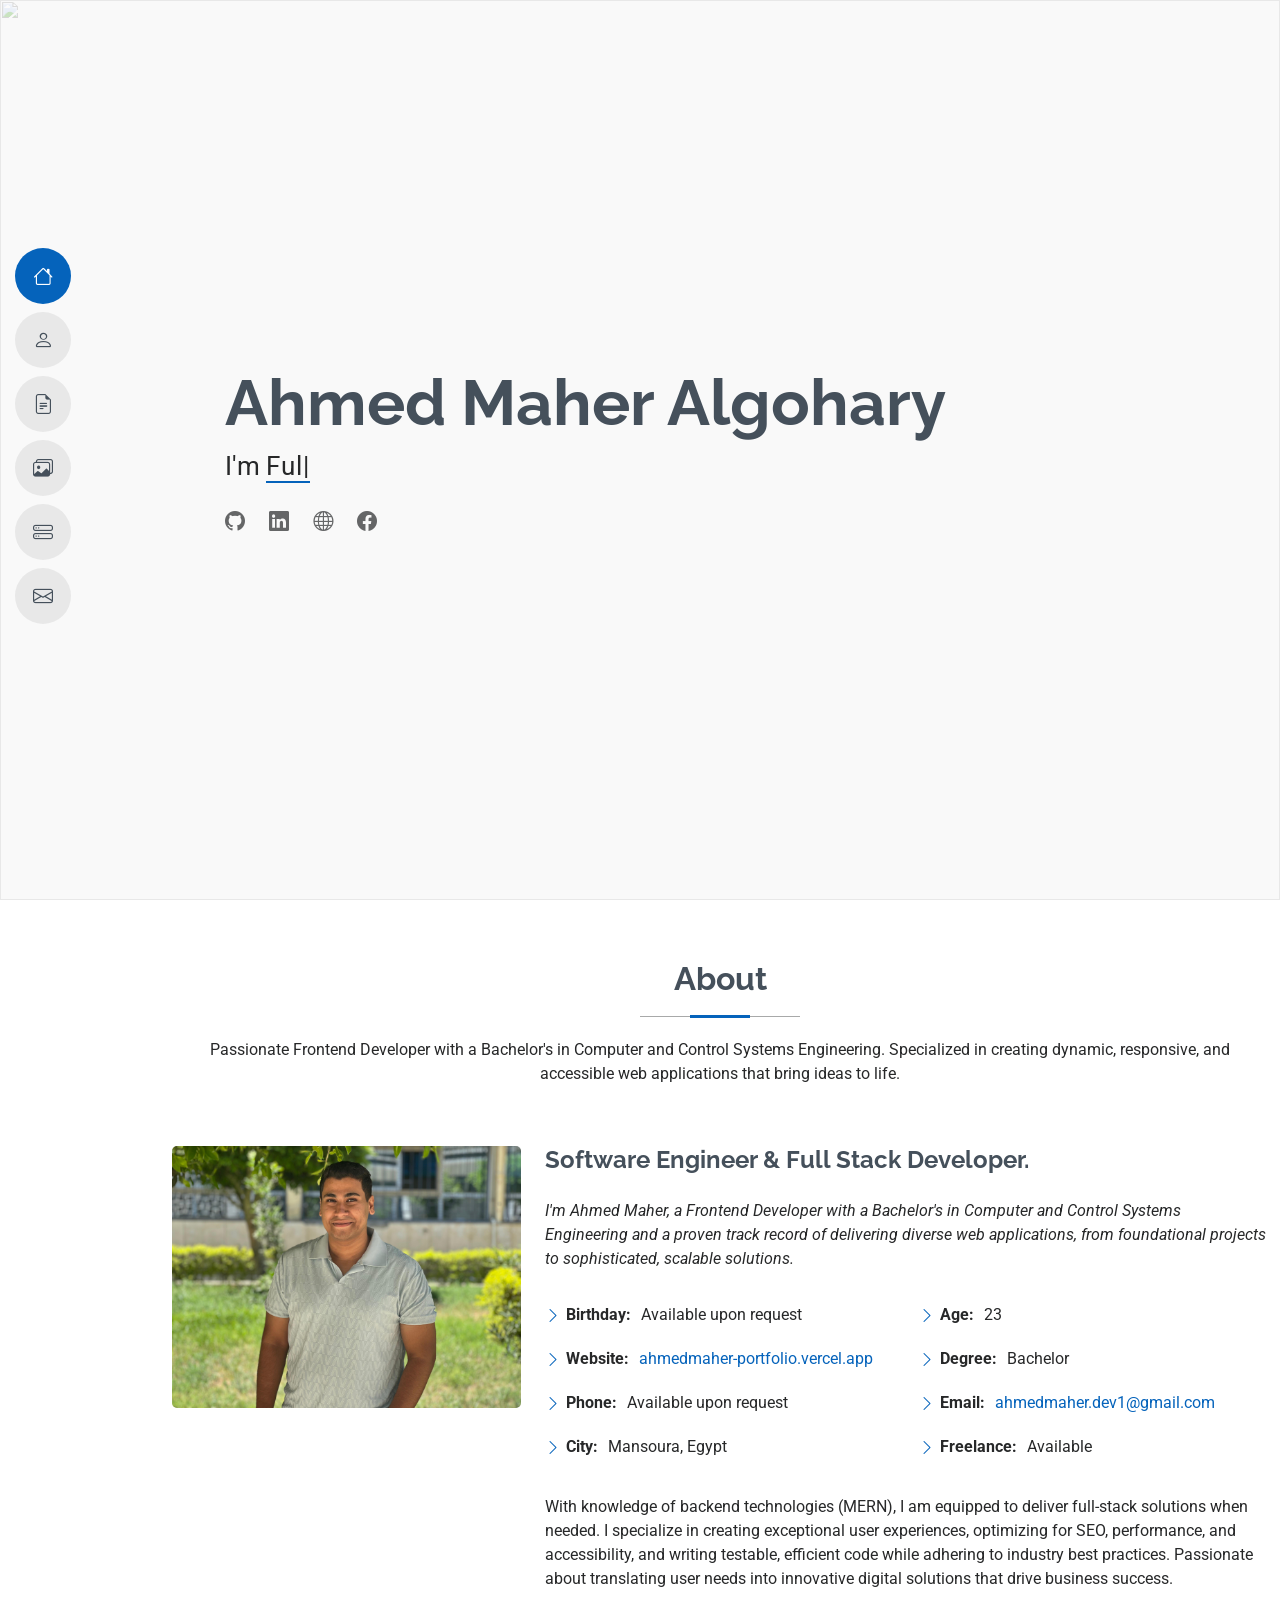
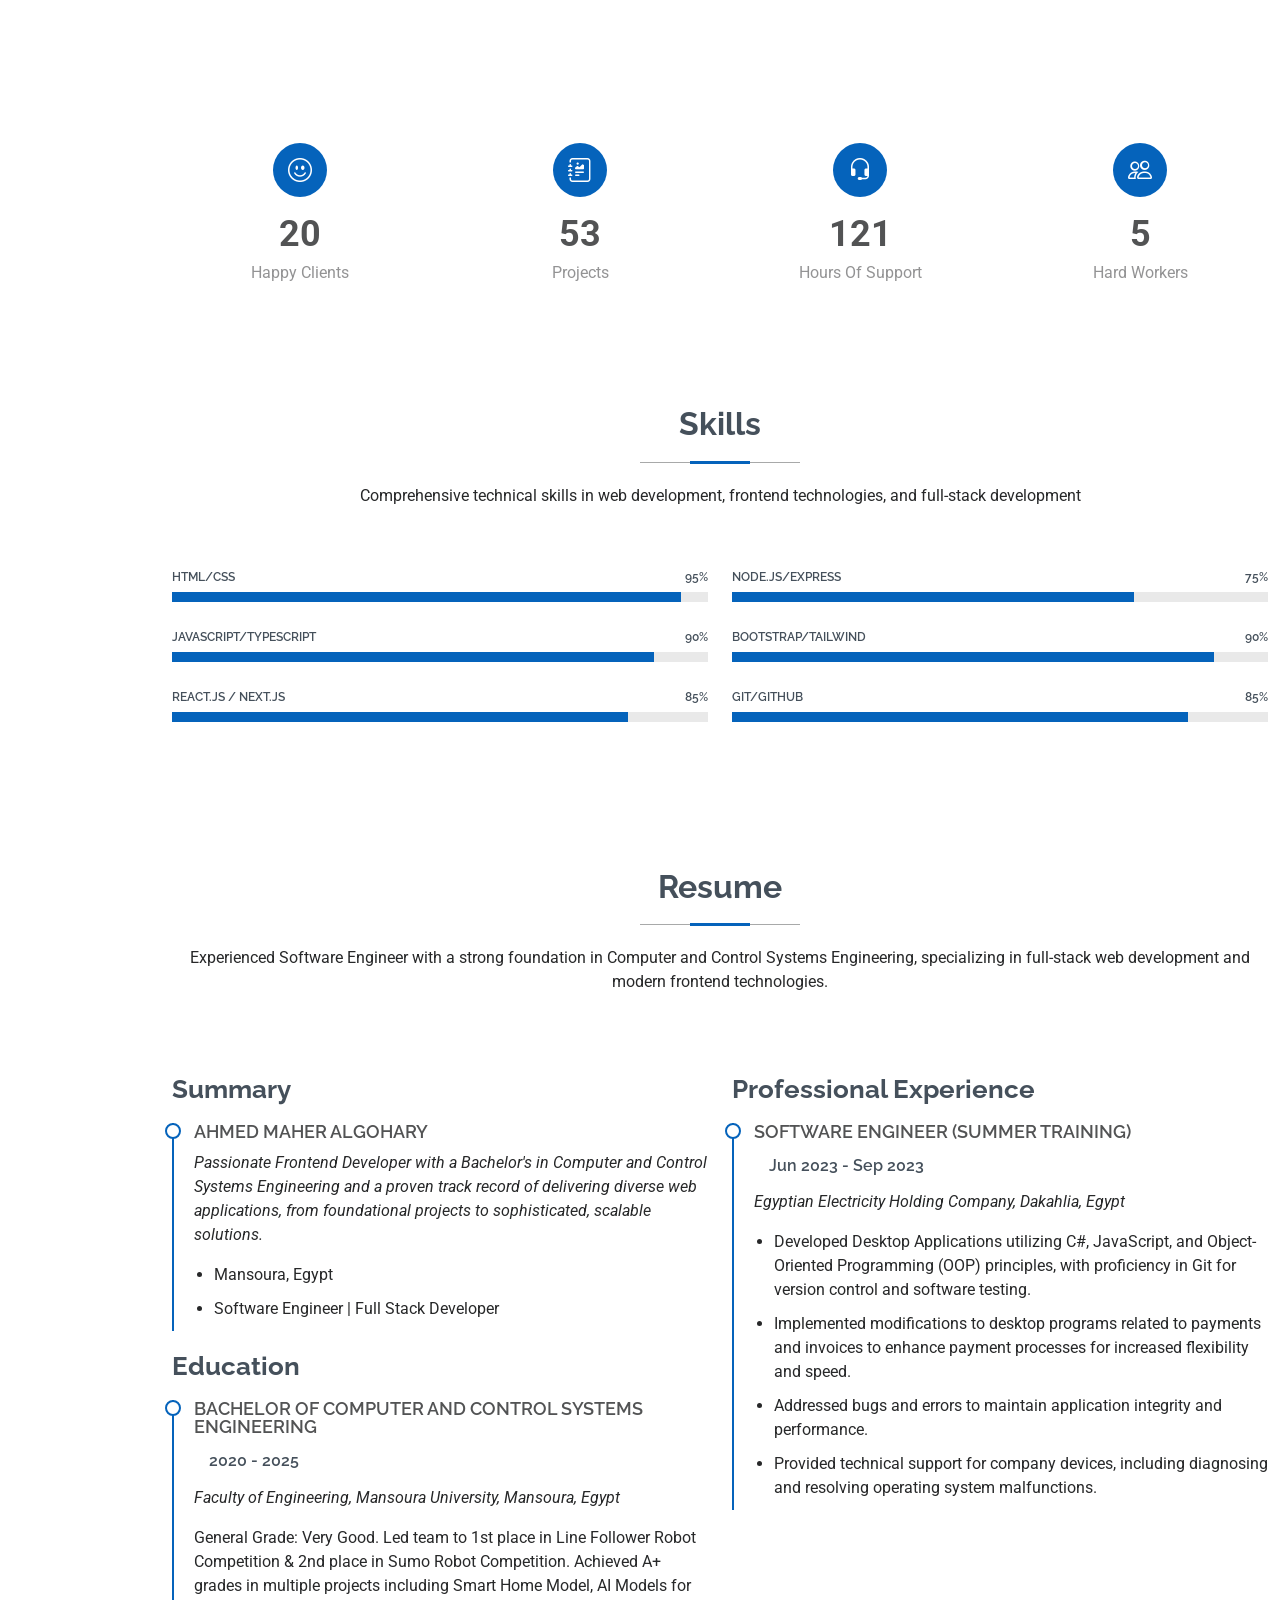
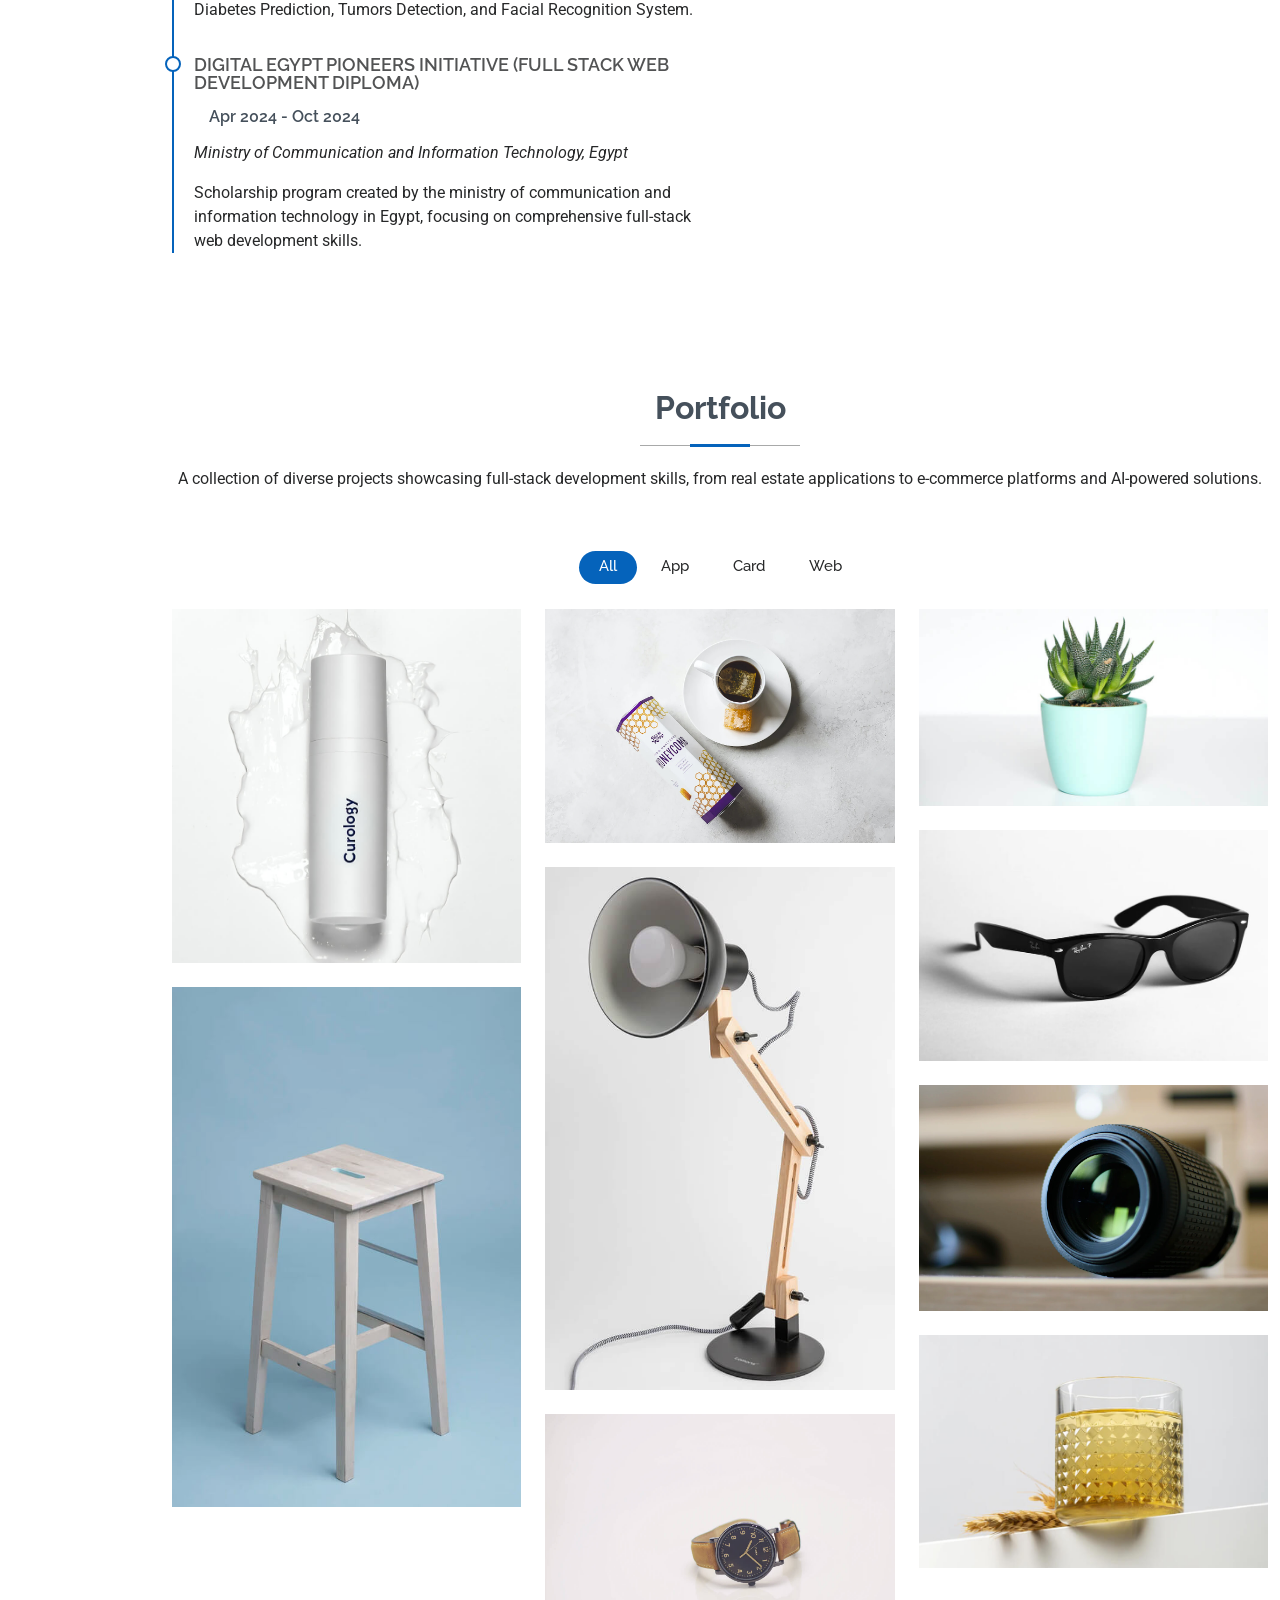
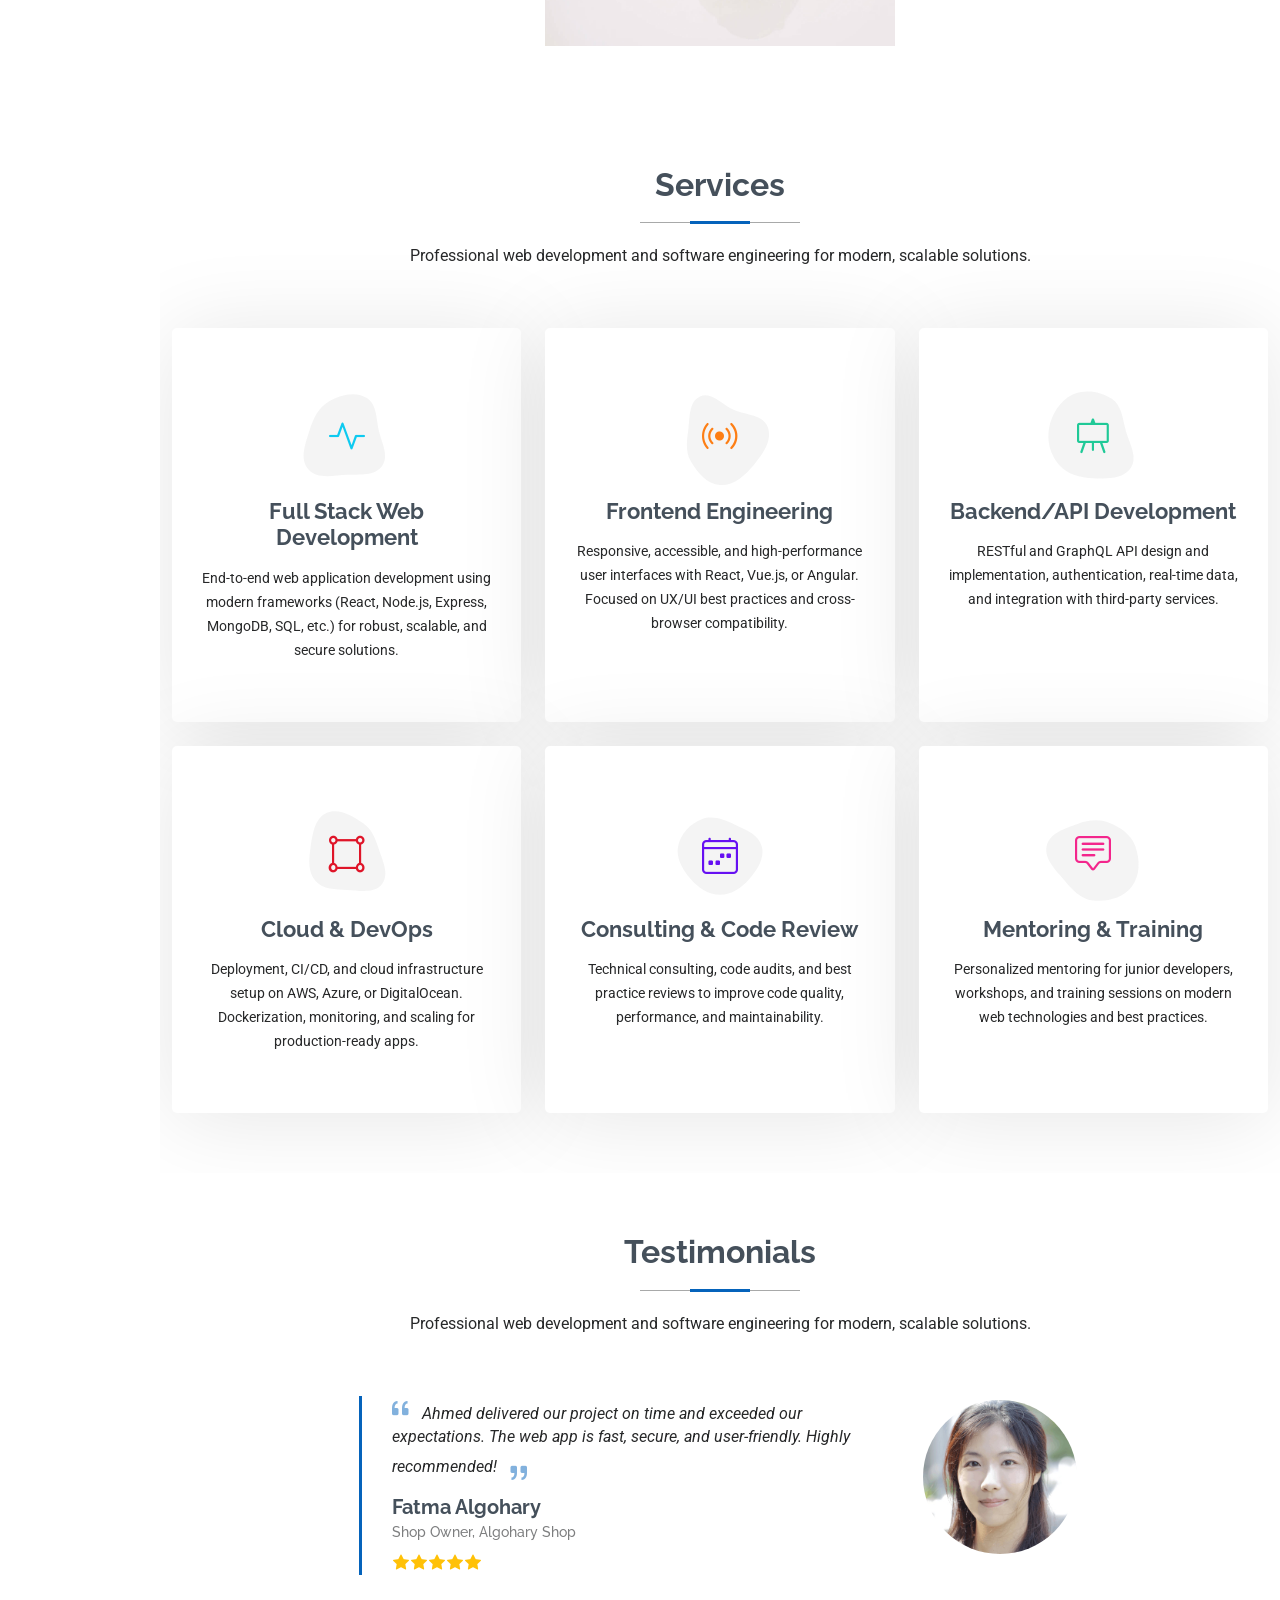
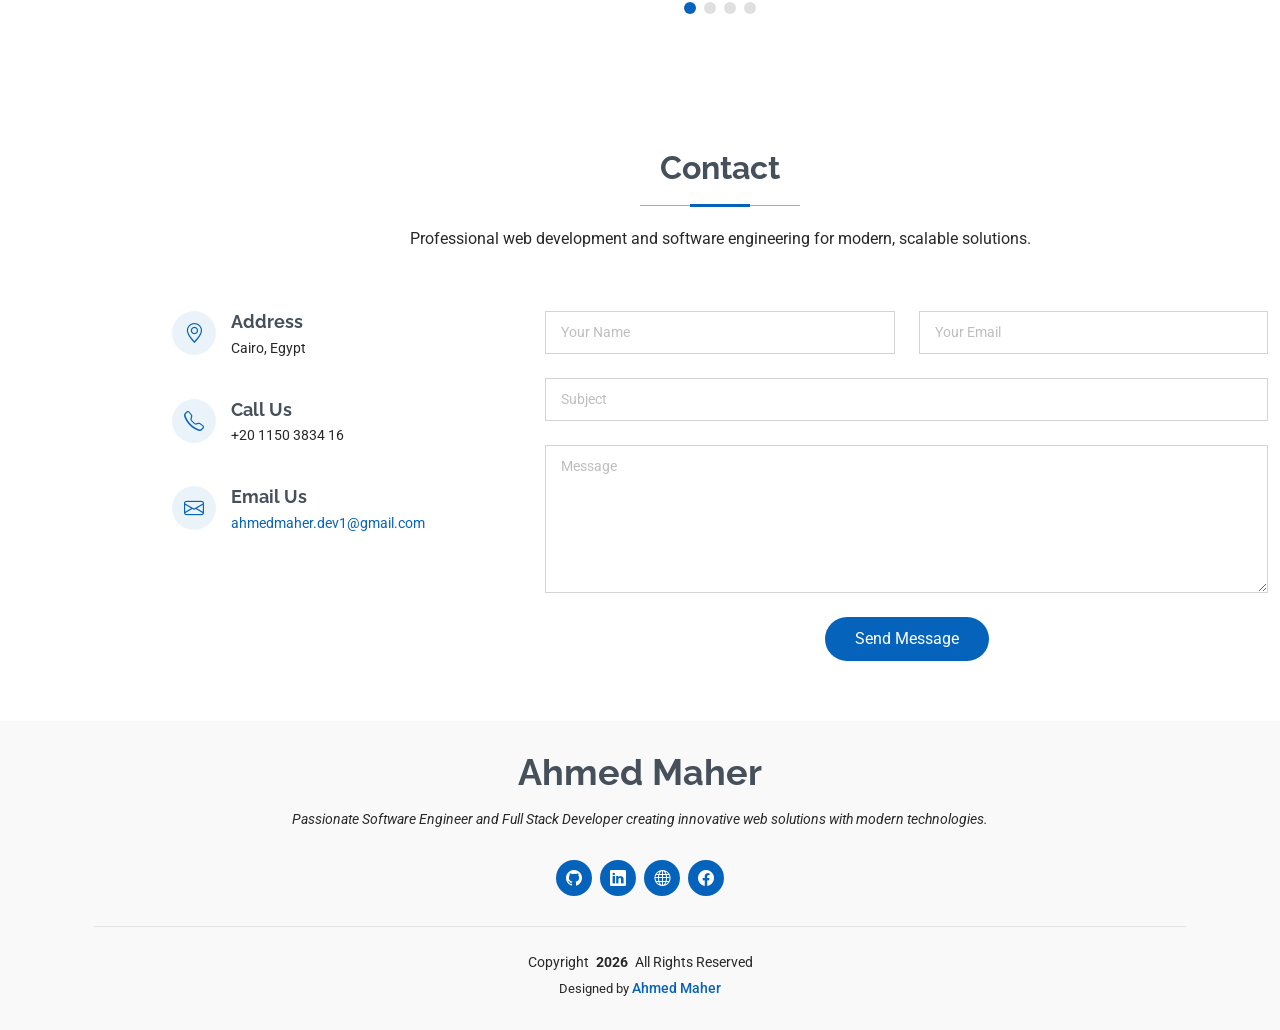
==== index.html @ 3db8ed76 "added the main files of the website" ====
<!DOCTYPE html>
<html lang="en">
    <head>
        <meta charset="utf-8" />
        <meta content="width=device-width, initial-scale=1.0" name="viewport" />
        <title>MyResume - Ahmed Maher's Portfolio</title>
        <meta content="" name="description" />
        <meta content="" name="keywords" />

        <!-- Favicons -->
        <link href="assets/img/favicon.png" rel="icon" />
        <link href="assets/img/apple-touch-icon.png" rel="apple-touch-icon" />

        <!-- Fonts -->
        <link href="https://fonts.googleapis.com" rel="preconnect" />
        <link href="https://fonts.gstatic.com" rel="preconnect" crossorigin />
        <link
            href="https://fonts.googleapis.com/css2?family=Roboto:ital,wght@0,100;0,300;0,400;0,500;0,700;0,900;1,100;1,300;1,400;1,500;1,700;1,900&family=Poppins:ital,wght@0,100;0,200;0,300;0,400;0,500;0,600;0,700;0,800;0,900;1,100;1,200;1,300;1,400;1,500;1,600;1,700;1,800;1,900&family=Raleway:ital,wght@0,100;0,200;0,300;0,400;0,500;0,600;0,700;0,800;0,900;1,100;1,200;1,300;1,400;1,500;1,600;1,700;1,800;1,900&display=swap"
            rel="stylesheet"
        />

        <!-- Vendor CSS Files -->
        <link
            href="assets/vendor/bootstrap/css/bootstrap.min.css"
            rel="stylesheet"
        />
        <link
            href="assets/vendor/bootstrap-icons/bootstrap-icons.css"
            rel="stylesheet"
        />
        <link href="assets/vendor/aos/aos.css" rel="stylesheet" />
        <link
            href="assets/vendor/glightbox/css/glightbox.min.css"
            rel="stylesheet"
        />
        <link
            href="assets/vendor/swiper/swiper-bundle.min.css"
            rel="stylesheet"
        />

        <!-- Main CSS File -->
        <link href="assets/css/main.css" rel="stylesheet" />
    </head>

    <body class="index-page">
        <header
            id="header"
            class="header d-flex flex-column justify-content-center"
        >
            <i class="header-toggle d-xl-none bi bi-list"></i>

            <nav id="navmenu" class="navmenu">
                <ul>
                    <li>
                        <a href="#hero" class="active"
                            ><i class="bi bi-house navicon"></i
                            ><span>Home</span></a
                        >
                    </li>
                    <li>
                        <a href="#about"
                            ><i class="bi bi-person navicon"></i
                            ><span>About</span></a
                        >
                    </li>
                    <li>
                        <a href="#resume"
                            ><i class="bi bi-file-earmark-text navicon"></i
                            ><span>Resume</span></a
                        >
                    </li>
                    <li>
                        <a href="#portfolio"
                            ><i class="bi bi-images navicon"></i
                            ><span>Portfolio</span></a
                        >
                    </li>
                    <li>
                        <a href="#services"
                            ><i class="bi bi-hdd-stack navicon"></i
                            ><span>Services</span></a
                        >
                    </li>
                    <li>
                        <a href="#contact"
                            ><i class="bi bi-envelope navicon"></i
                            ><span>Contact</span></a
                        >
                    </li>
                </ul>
            </nav>
        </header>

        <main class="main">
            <!-- Hero Section -->
            <section id="hero" class="hero section light-background">
                <img src="assets/img/hero-bg.jpg" alt="" />

                <div class="container" data-aos="zoom-out">
                    <div class="row justify-content-center">
                        <div class="col-lg-9">
                            <h2>Ahmed Maher Algohary</h2>
                            <p>
                                I'm
                                <span
                                    class="typed"
                                    data-typed-items="Software Engineer, Full Stack Developer, Frontend Developer, Web Developer"
                                    >Software Engineer</span
                                ><span
                                    class="typed-cursor typed-cursor--blink"
                                    aria-hidden="true"
                                ></span>
                            </p>
                            <div class="social-links">
                                <a
                                    href="https://github.com/Ahmed-Maher77"
                                    target="_blank"
                                    ><i class="bi bi-github"></i
                                ></a>
                                <a
                                    href="https://www.linkedin.com/in/ahmed-maher-algohary"
                                    target="_blank"
                                    ><i class="bi bi-linkedin"></i
                                ></a>
                                <a
                                    href="https://ahmedmaher-portfolio.vercel.app/"
                                    target="_blank"
                                    ><i class="bi bi-globe"></i
                                ></a>
                                <a
                                    href="https://web.facebook.com/profile.php?id=100012154268952"
                                    target="_blank"
                                    ><i class="bi bi-facebook"></i
                                ></a>
                            </div>
                        </div>
                    </div>
                </div>
            </section>
            <!-- /Hero Section -->

            <!-- About Section -->
            <section id="about" class="about section">
                <!-- Section Title -->
                <div class="container section-title" data-aos="fade-up">
                    <h2>About</h2>
                    <p>
                        Passionate Frontend Developer with a Bachelor's in
                        Computer and Control Systems Engineering. Specialized in
                        creating dynamic, responsive, and accessible web
                        applications that bring ideas to life.
                    </p>
                </div>
                <!-- End Section Title -->

                <div class="container" data-aos="fade-up" data-aos-delay="100">
                    <div class="row gy-4 justify-content-center">
                        <div class="col-lg-4">
                            <img
                                src="assets/img/My_Picture_2.jpg"
                                class="img-fluid"
                                alt=""
                                style="border-radius: 5px"
                            />
                        </div>
                        <div class="col-lg-8 content">
                            <h2>
                                Software Engineer &amp; Full Stack Developer.
                            </h2>
                            <p class="fst-italic py-3">
                                I'm Ahmed Maher, a Frontend Developer with a
                                Bachelor's in Computer and Control Systems
                                Engineering and a proven track record of
                                delivering diverse web applications, from
                                foundational projects to sophisticated, scalable
                                solutions.
                            </p>
                            <div class="row">
                                <div class="col-lg-6">
                                    <ul>
                                        <li>
                                            <i class="bi bi-chevron-right"></i>
                                            <strong>Birthday:</strong>
                                            <span>Available upon request</span>
                                        </li>
                                        <li>
                                            <i class="bi bi-chevron-right"></i>
                                            <strong>Website:</strong>
                                            <span
                                                ><a
                                                    href="https://ahmedmaher-portfolio.vercel.app/"
                                                    target="_blank"
                                                    >ahmedmaher-portfolio.vercel.app</a
                                                ></span
                                            >
                                        </li>
                                        <li>
                                            <i class="bi bi-chevron-right"></i>
                                            <strong>Phone:</strong>
                                            <span>Available upon request</span>
                                        </li>
                                        <li>
                                            <i class="bi bi-chevron-right"></i>
                                            <strong>City:</strong>
                                            <span>Mansoura, Egypt</span>
                                        </li>
                                    </ul>
                                </div>
                                <div class="col-lg-6">
                                    <ul>
                                        <li>
                                            <i class="bi bi-chevron-right"></i>
                                            <strong>Age:</strong>
                                            <span>23</span>
                                        </li>
                                        <li>
                                            <i class="bi bi-chevron-right"></i>
                                            <strong>Degree:</strong>
                                            <span>Bachelor</span>
                                        </li>
                                        <li>
                                            <i class="bi bi-chevron-right"></i>
                                            <strong>Email:</strong>
                                            <span
                                                ><a
                                                    href="mailto:ahmedmaher.dev1@gmail.com"
                                                    >ahmedmaher.dev1@gmail.com</a
                                                ></span
                                            >
                                        </li>
                                        <li>
                                            <i class="bi bi-chevron-right"></i>
                                            <strong>Freelance:</strong>
                                            <span>Available</span>
                                        </li>
                                    </ul>
                                </div>
                            </div>
                            <p class="py-3">
                                With knowledge of backend technologies (MERN), I
                                am equipped to deliver full-stack solutions when
                                needed. I specialize in creating exceptional
                                user experiences, optimizing for SEO,
                                performance, and accessibility, and writing
                                testable, efficient code while adhering to
                                industry best practices. Passionate about
                                translating user needs into innovative digital
                                solutions that drive business success.
                            </p>
                        </div>
                    </div>
                </div>
            </section>
            <!-- /About Section -->

            <!-- Stats Section -->
            <section id="stats" class="stats section">
                <div class="container" data-aos="fade-up" data-aos-delay="100">
                    <div class="row gy-4">
                        <div
                            class="col-lg-3 col-md-6 d-flex flex-column align-items-center"
                        >
                            <i class="bi bi-emoji-smile"></i>
                            <div class="stats-item">
                                <span
                                    data-purecounter-start="0"
                                    data-purecounter-end="20"
                                    data-purecounter-duration="1"
                                    class="purecounter"
                                ></span>
                                <p>Happy Clients</p>
                            </div>
                        </div>
                        <!-- End Stats Item -->

                        <div
                            class="col-lg-3 col-md-6 d-flex flex-column align-items-center"
                        >
                            <i class="bi bi-journal-richtext"></i>
                            <div class="stats-item">
                                <span
                                    data-purecounter-start="0"
                                    data-purecounter-end="53"
                                    data-purecounter-duration="1"
                                    class="purecounter"
                                ></span>
                                <p>Projects</p>
                            </div>
                        </div>
                        <!-- End Stats Item -->

                        <div
                            class="col-lg-3 col-md-6 d-flex flex-column align-items-center"
                        >
                            <i class="bi bi-headset"></i>
                            <div class="stats-item">
                                <span
                                    data-purecounter-start="0"
                                    data-purecounter-end="121"
                                    data-purecounter-duration="1"
                                    class="purecounter"
                                ></span>
                                <p>Hours Of Support</p>
                            </div>
                        </div>
                        <!-- End Stats Item -->

                        <div
                            class="col-lg-3 col-md-6 d-flex flex-column align-items-center"
                        >
                            <i class="bi bi-people"></i>
                            <div class="stats-item">
                                <span
                                    data-purecounter-start="0"
                                    data-purecounter-end="5"
                                    data-purecounter-duration="1"
                                    class="purecounter"
                                ></span>
                                <p>Hard Workers</p>
                            </div>
                        </div>
                        <!-- End Stats Item -->
                    </div>
                </div>
            </section>
            <!-- /Stats Section -->

            <!-- Skills Section -->
            <section id="skills" class="skills section">
                <!-- Section Title -->
                <div class="container section-title" data-aos="fade-up">
                    <h2>Skills</h2>
                    <p>
                        Comprehensive technical skills in web development,
                        frontend technologies, and full-stack development
                    </p>
                </div>
                <!-- End Section Title -->

                <div class="container" data-aos="fade-up" data-aos-delay="100">
                    <div class="row skills-content skills-animation">
                        <div class="col-lg-6">
                            <div class="progress">
                                <span class="skill"
                                    ><span>HTML/CSS</span>
                                    <i class="val">95%</i></span
                                >
                                <div class="progress-bar-wrap">
                                    <div
                                        class="progress-bar"
                                        role="progressbar"
                                        aria-valuenow="95"
                                        aria-valuemin="0"
                                        aria-valuemax="100"
                                    ></div>
                                </div>
                            </div>
                            <!-- End Skills Item -->

                            <div class="progress">
                                <span class="skill"
                                    ><span>JavaScript/TypeScript</span>
                                    <i class="val">90%</i></span
                                >
                                <div class="progress-bar-wrap">
                                    <div
                                        class="progress-bar"
                                        role="progressbar"
                                        aria-valuenow="90"
                                        aria-valuemin="0"
                                        aria-valuemax="100"
                                    ></div>
                                </div>
                            </div>
                            <!-- End Skills Item -->

                            <div class="progress">
                                <span class="skill"
                                    ><span>React.js / Next.js</span>
                                    <i class="val">85%</i></span
                                >
                                <div class="progress-bar-wrap">
                                    <div
                                        class="progress-bar"
                                        role="progressbar"
                                        aria-valuenow="85"
                                        aria-valuemin="0"
                                        aria-valuemax="100"
                                    ></div>
                                </div>
                            </div>
                            <!-- End Skills Item -->
                        </div>

                        <div class="col-lg-6">
                            <div class="progress">
                                <span class="skill"
                                    ><span>Node.js/Express</span>
                                    <i class="val">75%</i></span
                                >
                                <div class="progress-bar-wrap">
                                    <div
                                        class="progress-bar"
                                        role="progressbar"
                                        aria-valuenow="75"
                                        aria-valuemin="0"
                                        aria-valuemax="100"
                                    ></div>
                                </div>
                            </div>
                            <!-- End Skills Item -->

                            <div class="progress">
                                <span class="skill"
                                    ><span>Bootstrap/Tailwind</span>
                                    <i class="val">90%</i></span
                                >
                                <div class="progress-bar-wrap">
                                    <div
                                        class="progress-bar"
                                        role="progressbar"
                                        aria-valuenow="90"
                                        aria-valuemin="0"
                                        aria-valuemax="100"
                                    ></div>
                                </div>
                            </div>
                            <!-- End Skills Item -->

                            <div class="progress">
                                <span class="skill"
                                    ><span>Git/GitHub</span>
                                    <i class="val">85%</i></span
                                >
                                <div class="progress-bar-wrap">
                                    <div
                                        class="progress-bar"
                                        role="progressbar"
                                        aria-valuenow="85"
                                        aria-valuemin="0"
                                        aria-valuemax="100"
                                    ></div>
                                </div>
                            </div>
                            <!-- End Skills Item -->
                        </div>
                    </div>
                </div>
            </section>
            <!-- /Skills Section -->

            <!-- Resume Section -->
            <section id="resume" class="resume section">
                <!-- Section Title -->
                <div class="container section-title" data-aos="fade-up">
                    <h2>Resume</h2>
                    <p>
                        Experienced Software Engineer with a strong foundation
                        in Computer and Control Systems Engineering,
                        specializing in full-stack web development and modern
                        frontend technologies.
                    </p>
                </div>
                <!-- End Section Title -->

                <div class="container">
                    <div class="row">
                        <div
                            class="col-lg-6"
                            data-aos="fade-up"
                            data-aos-delay="100"
                        >
                            <h3 class="resume-title">Summary</h3>

                            <div class="resume-item pb-0">
                                <h4>Ahmed Maher Algohary</h4>
                                <p>
                                    <em
                                        >Passionate Frontend Developer with a
                                        Bachelor's in Computer and Control
                                        Systems Engineering and a proven track
                                        record of delivering diverse web
                                        applications, from foundational projects
                                        to sophisticated, scalable
                                        solutions.</em
                                    >
                                </p>
                                <ul>
                                    <li>Mansoura, Egypt</li>
                                    <li>
                                        Software Engineer | Full Stack Developer
                                    </li>
                                </ul>
                            </div>
                            <!-- End Resume Item -->

                            <h3 class="resume-title">Education</h3>
                            <div class="resume-item">
                                <h4>
                                    Bachelor of Computer and Control Systems
                                    Engineering
                                </h4>
                                <h5>2020 - 2025</h5>
                                <p>
                                    <em
                                        >Faculty of Engineering, Mansoura
                                        University, Mansoura, Egypt</em
                                    >
                                </p>
                                <p>
                                    General Grade: Very Good. Led team to 1st
                                    place in Line Follower Robot Competition &
                                    2nd place in Sumo Robot Competition.
                                    Achieved A+ grades in multiple projects
                                    including Smart Home Model, AI Models for
                                    Diabetes Prediction, Tumors Detection, and
                                    Facial Recognition System.
                                </p>
                            </div>
                            <!-- End Resume Item -->

                            <div class="resume-item">
                                <h4>
                                    Digital Egypt Pioneers Initiative (Full
                                    Stack Web Development Diploma)
                                </h4>
                                <h5>Apr 2024 - Oct 2024</h5>
                                <p>
                                    <em
                                        >Ministry of Communication and
                                        Information Technology, Egypt</em
                                    >
                                </p>
                                <p>
                                    Scholarship program created by the ministry
                                    of communication and information technology
                                    in Egypt, focusing on comprehensive
                                    full-stack web development skills.
                                </p>
                            </div>
                            <!-- End Resume Item -->
                        </div>

                        <div
                            class="col-lg-6"
                            data-aos="fade-up"
                            data-aos-delay="200"
                        >
                            <h3 class="resume-title">
                                Professional Experience
                            </h3>
                            <div class="resume-item">
                                <h4>Software Engineer (Summer Training)</h4>
                                <h5>Jun 2023 - Sep 2023</h5>
                                <p>
                                    <em
                                        >Egyptian Electricity Holding Company,
                                        Dakahlia, Egypt</em
                                    >
                                </p>
                                <ul>
                                    <li>
                                        Developed Desktop Applications utilizing
                                        C#, JavaScript, and Object-Oriented
                                        Programming (OOP) principles, with
                                        proficiency in Git for version control
                                        and software testing.
                                    </li>
                                    <li>
                                        Implemented modifications to desktop
                                        programs related to payments and
                                        invoices to enhance payment processes
                                        for increased flexibility and speed.
                                    </li>
                                    <li>
                                        Addressed bugs and errors to maintain
                                        application integrity and performance.
                                    </li>
                                    <li>
                                        Provided technical support for company
                                        devices, including diagnosing and
                                        resolving operating system malfunctions.
                                    </li>
                                </ul>
                            </div>
                            <!-- End Resume Item -->
                        </div>
                    </div>
                </div>
            </section>
            <!-- /Resume Section -->

            <!-- Portfolio Section -->
            <section id="portfolio" class="portfolio section">
                <!-- Section Title -->
                <div class="container section-title" data-aos="fade-up">
                    <h2>Portfolio</h2>
                    <p>
                        A collection of diverse projects showcasing full-stack
                        development skills, from real estate applications to
                        e-commerce platforms and AI-powered solutions.
                    </p>
                </div>
                <!-- End Section Title -->

                <div class="container">
                    <div
                        class="isotope-layout"
                        data-default-filter="*"
                        data-layout="masonry"
                        data-sort="original-order"
                    >
                        <ul
                            class="portfolio-filters isotope-filters"
                            data-aos="fade-up"
                            data-aos-delay="100"
                        >
                            <li data-filter="*" class="filter-active">All</li>
                            <li data-filter=".filter-app">App</li>
                            <li data-filter=".filter-product">Card</li>
                            <li data-filter=".filter-branding">Web</li>
                        </ul>
                        <!-- End Portfolio Filters -->

                        <div
                            class="row gy-4 isotope-container"
                            data-aos="fade-up"
                            data-aos-delay="200"
                        >
                            <div
                                class="col-lg-4 col-md-6 portfolio-item isotope-item filter-app"
                            >
                                <img
                                    src="assets/img/masonry-portfolio/masonry-portfolio-1.jpg"
                                    class="img-fluid"
                                    alt=""
                                />
                                <div class="portfolio-info">
                                    <h4>SignLink</h4>
                                    <p>Full Stack Real Estate Web App</p>
                                    <a
                                        href="assets/img/masonry-portfolio/masonry-portfolio-1.jpg"
                                        title="SignLink"
                                        data-gallery="portfolio-gallery-app"
                                        class="glightbox preview-link"
                                        ><i class="bi bi-zoom-in"></i
                                    ></a>
                                    <a
                                        href="portfolio-details.html?id=app1"
                                        title="More Details"
                                        class="details-link"
                                        ><i class="bi bi-link-45deg"></i
                                    ></a>
                                </div>
                            </div>
                            <!-- End Portfolio Item -->

                            <div
                                class="col-lg-4 col-md-6 portfolio-item isotope-item filter-product"
                            >
                                <img
                                    src="assets/img/masonry-portfolio/masonry-portfolio-2.jpg"
                                    class="img-fluid"
                                    alt=""
                                />
                                <div class="portfolio-info">
                                    <h4>Algohary Shop</h4>
                                    <p>E-commerce Web Application</p>
                                    <a
                                        href="assets/img/masonry-portfolio/masonry-portfolio-2.jpg"
                                        title="Algohary Shop"
                                        data-gallery="portfolio-gallery-product"
                                        class="glightbox preview-link"
                                        ><i class="bi bi-zoom-in"></i
                                    ></a>
                                    <a
                                        href="portfolio-details.html?id=product1"
                                        title="More Details"
                                        class="details-link"
                                        ><i class="bi bi-link-45deg"></i
                                    ></a>
                                </div>
                            </div>
                            <!-- End Portfolio Item -->

                            <div
                                class="col-lg-4 col-md-6 portfolio-item isotope-item filter-branding"
                            >
                                <img
                                    src="assets/img/masonry-portfolio/masonry-portfolio-3.jpg"
                                    class="img-fluid"
                                    alt=""
                                />
                                <div class="portfolio-info">
                                    <h4>Branding 1</h4>
                                    <p>Lorem ipsum, dolor sit</p>
                                    <a
                                        href="assets/img/masonry-portfolio/masonry-portfolio-3.jpg"
                                        title="Branding 1"
                                        data-gallery="portfolio-gallery-branding"
                                        class="glightbox preview-link"
                                        ><i class="bi bi-zoom-in"></i
                                    ></a>
                                    <a
                                        href="portfolio-details.html?id=branding1"
                                        title="More Details"
                                        class="details-link"
                                        ><i class="bi bi-link-45deg"></i
                                    ></a>
                                </div>
                            </div>
                            <!-- End Portfolio Item -->

                            <div
                                class="col-lg-4 col-md-6 portfolio-item isotope-item filter-app"
                            >
                                <img
                                    src="assets/img/masonry-portfolio/masonry-portfolio-4.jpg"
                                    class="img-fluid"
                                    alt=""
                                />
                                <div class="portfolio-info">
                                    <h4>App 2</h4>
                                    <p>Lorem ipsum, dolor sit</p>
                                    <a
                                        href="assets/img/masonry-portfolio/masonry-portfolio-4.jpg"
                                        title="App 2"
                                        data-gallery="portfolio-gallery-app"
                                        class="glightbox preview-link"
                                        ><i class="bi bi-zoom-in"></i
                                    ></a>
                                    <a
                                        href="portfolio-details.html?id=app2"
                                        title="More Details"
                                        class="details-link"
                                        ><i class="bi bi-link-45deg"></i
                                    ></a>
                                </div>
                            </div>
                            <!-- End Portfolio Item -->

                            <div
                                class="col-lg-4 col-md-6 portfolio-item isotope-item filter-product"
                            >
                                <img
                                    src="assets/img/masonry-portfolio/masonry-portfolio-5.jpg"
                                    class="img-fluid"
                                    alt=""
                                />
                                <div class="portfolio-info">
                                    <h4>AI Wind Power Predictor</h4>
                                    <p>Machine Learning Application</p>
                                    <a
                                        href="assets/img/masonry-portfolio/masonry-portfolio-5.jpg"
                                        title="AI Wind Power Predictor"
                                        data-gallery="portfolio-gallery-product"
                                        class="glightbox preview-link"
                                        ><i class="bi bi-zoom-in"></i
                                    ></a>
                                    <a
                                        href="portfolio-details.html?id=product2"
                                        title="More Details"
                                        class="details-link"
                                        ><i class="bi bi-link-45deg"></i
                                    ></a>
                                </div>
                            </div>
                            <!-- End Portfolio Item -->

                            <div
                                class="col-lg-4 col-md-6 portfolio-item isotope-item filter-branding"
                            >
                                <img
                                    src="assets/img/masonry-portfolio/masonry-portfolio-6.jpg"
                                    class="img-fluid"
                                    alt=""
                                />
                                <div class="portfolio-info">
                                    <h4>Branding 2</h4>
                                    <p>Lorem ipsum, dolor sit</p>
                                    <a
                                        href="assets/img/masonry-portfolio/masonry-portfolio-6.jpg"
                                        title="Branding 2"
                                        data-gallery="portfolio-gallery-branding"
                                        class="glightbox preview-link"
                                        ><i class="bi bi-zoom-in"></i
                                    ></a>
                                    <a
                                        href="portfolio-details.html?id=branding2"
                                        title="More Details"
                                        class="details-link"
                                        ><i class="bi bi-link-45deg"></i
                                    ></a>
                                </div>
                            </div>
                            <!-- End Portfolio Item -->

                            <div
                                class="col-lg-4 col-md-6 portfolio-item isotope-item filter-app"
                            >
                                <img
                                    src="assets/img/masonry-portfolio/masonry-portfolio-7.jpg"
                                    class="img-fluid"
                                    alt=""
                                />
                                <div class="portfolio-info">
                                    <h4>App 3</h4>
                                    <p>Lorem ipsum, dolor sit</p>
                                    <a
                                        href="assets/img/masonry-portfolio/masonry-portfolio-7.jpg"
                                        title="App 3"
                                        data-gallery="portfolio-gallery-app"
                                        class="glightbox preview-link"
                                        ><i class="bi bi-zoom-in"></i
                                    ></a>
                                    <a
                                        href="portfolio-details.html?id=app3"
                                        title="More Details"
                                        class="details-link"
                                        ><i class="bi bi-link-45deg"></i
                                    ></a>
                                </div>
                            </div>
                            <!-- End Portfolio Item -->

                            <div
                                class="col-lg-4 col-md-6 portfolio-item isotope-item filter-product"
                            >
                                <img
                                    src="assets/img/masonry-portfolio/masonry-portfolio-8.jpg"
                                    class="img-fluid"
                                    alt=""
                                />
                                <div class="portfolio-info">
                                    <h4>Product Management System</h4>
                                    <p>CRUD Operations Application</p>
                                    <a
                                        href="assets/img/masonry-portfolio/masonry-portfolio-8.jpg"
                                        title="Product Management System"
                                        data-gallery="portfolio-gallery-product"
                                        class="glightbox preview-link"
                                        ><i class="bi bi-zoom-in"></i
                                    ></a>
                                    <a
                                        href="portfolio-details.html?id=product3"
                                        title="More Details"
                                        class="details-link"
                                        ><i class="bi bi-link-45deg"></i
                                    ></a>
                                </div>
                            </div>
                            <!-- End Portfolio Item -->

                            <div
                                class="col-lg-4 col-md-6 portfolio-item isotope-item filter-branding"
                            >
                                <img
                                    src="assets/img/masonry-portfolio/masonry-portfolio-9.jpg"
                                    class="img-fluid"
                                    alt=""
                                />
                                <div class="portfolio-info">
                                    <h4>Branding 3</h4>
                                    <p>Lorem ipsum, dolor sit</p>
                                    <a
                                        href="assets/img/masonry-portfolio/masonry-portfolio-9.jpg"
                                        title="Branding 2"
                                        data-gallery="portfolio-gallery-branding"
                                        class="glightbox preview-link"
                                        ><i class="bi bi-zoom-in"></i
                                    ></a>
                                    <a
                                        href="portfolio-details.html?id=branding3"
                                        title="More Details"
                                        class="details-link"
                                        ><i class="bi bi-link-45deg"></i
                                    ></a>
                                </div>
                            </div>
                            <!-- End Portfolio Item -->
                        </div>
                        <!-- End Portfolio Container -->
                    </div>
                </div>
            </section>
            <!-- /Portfolio Section -->

            <!-- Services Section -->
            <section id="services" class="services section">
                <!-- Section Title -->
                <div class="container section-title" data-aos="fade-up">
                    <h2>Services</h2>
                    <p>
                        Professional web development and software engineering
                        for modern, scalable solutions.
                    </p>
                </div>
                <!-- End Section Title -->

                <div class="container">
                    <div class="row gy-4">
                        <div
                            class="col-lg-4 col-md-6"
                            data-aos="fade-up"
                            data-aos-delay="100"
                        >
                            <div
                                class="service-item item-cyan position-relative"
                            >
                                <div class="icon">
                                    <svg
                                        width="100"
                                        height="100"
                                        viewBox="0 0 600 600"
                                        xmlns="http://www.w3.org/2000/svg"
                                    >
                                        <path
                                            stroke="none"
                                            stroke-width="0"
                                            fill="#f5f5f5"
                                            d="M300,521.0016835830174C376.1290562159157,517.8887921683347,466.0731472004068,529.7835943286574,510.70327084640275,468.03025145048787C554.3714126377745,407.6079735673963,508.03601936045806,328.9844924480964,491.2728898941984,256.3432110539036C474.5976632858925,184.082847569629,479.9380746630129,96.60480741107993,416.23090153303,58.64404602377083C348.86323505073057,18.502131276798302,261.93793281208167,40.57373210992963,193.5410806939664,78.93577620505333C130.42746243093433,114.334589627462,98.30271207620316,179.96522072025542,76.75703585869454,249.04625023123273C51.97151888228291,328.5150500222984,13.704378332031375,421.85034740162234,66.52175969318436,486.19268352777647C119.04800174914682,550.1803526380478,217.28368757567262,524.383925680826,300,521.0016835830174"
                                        ></path>
                                    </svg>
                                    <i class="bi bi-activity"></i>
                                </div>
                                <a
                                    href="service-details.html?id=fullstack"
                                    class="stretched-link"
                                >
                                    <h3>Full Stack Web Development</h3>
                                </a>
                                <p>
                                    End-to-end web application development using
                                    modern frameworks (React, Node.js, Express,
                                    MongoDB, SQL, etc.) for robust, scalable,
                                    and secure solutions.
                                </p>
                            </div>
                        </div>
                        <!-- End Service Item -->

                        <div
                            class="col-lg-4 col-md-6"
                            data-aos="fade-up"
                            data-aos-delay="200"
                        >
                            <div
                                class="service-item item-orange position-relative"
                            >
                                <div class="icon">
                                    <svg
                                        width="100"
                                        height="100"
                                        viewBox="0 0 600 600"
                                        xmlns="http://www.w3.org/2000/svg"
                                    >
                                        <path
                                            stroke="none"
                                            stroke-width="0"
                                            fill="#f5f5f5"
                                            d="M300,582.0697525312426C382.5290701553225,586.8405444964366,449.9789794690241,525.3245884688669,502.5850820975895,461.55621195738473C556.606425686781,396.0723002908107,615.8543463187945,314.28637112970534,586.6730223649479,234.56875336149918C558.9533121215079,158.8439757836574,454.9685369536778,164.00468322053177,381.49747125262974,130.76875717737553C312.15926192815925,99.40240125094834,248.97055460311594,18.661163978235184,179.8680185752513,50.54337015887873C110.5421016452524,82.52863877960104,119.82277516462835,180.83849132639028,109.12597500060166,256.43424936330496C100.08760227029461,320.3096726198365,92.17705696193138,384.0621239912766,124.79988738764834,439.7174275375508C164.83382741302287,508.01625554203684,220.96474134820875,577.5009287672846,300,582.0697525312426"
                                        ></path>
                                    </svg>
                                    <i class="bi bi-broadcast"></i>
                                </div>
                                <a
                                    href="service-details.html?id=frontend"
                                    class="stretched-link"
                                >
                                    <h3>Frontend Engineering</h3>
                                </a>
                                <p>
                                    Responsive, accessible, and high-performance
                                    user interfaces with React, Vue.js, or
                                    Angular. Focused on UX/UI best practices and
                                    cross-browser compatibility.
                                </p>
                            </div>
                        </div>
                        <!-- End Service Item -->

                        <div
                            class="col-lg-4 col-md-6"
                            data-aos="fade-up"
                            data-aos-delay="300"
                        >
                            <div
                                class="service-item item-teal position-relative"
                            >
                                <div class="icon">
                                    <svg
                                        width="100"
                                        height="100"
                                        viewBox="0 0 600 600"
                                        xmlns="http://www.w3.org/2000/svg"
                                    >
                                        <path
                                            stroke="none"
                                            stroke-width="0"
                                            fill="#f5f5f5"
                                            d="M300,541.5067337569781C382.14930387511276,545.0595476570109,479.8736841581634,548.3450877840088,526.4010558755058,480.5488172755941C571.5218469581645,414.80211281144784,517.5187510058486,332.0715597781072,496.52539010469104,255.14436215662573C477.37192572678356,184.95920475031193,473.57363656557914,105.61284051026155,413.0603344069578,65.22779650032875C343.27470386102294,18.654635553484475,251.2091493199835,5.337323636656869,175.0934190732945,40.62881213300186C103.41431057327972,76.43348514350839,51.98124368387456,156.15599469081315,36.44837278890362,239.84606092416172C21.716077023791087,319.22268207091537,43.775223500013084,401.1760424656574,96.891909868211,461.97329694683043C147.22146801428983,519.5804099606455,223.5754009179313,538.201503339737,300,541.5067337569781"
                                        ></path>
                                    </svg>
                                    <i class="bi bi-easel"></i>
                                </div>
                                <a
                                    href="service-details.html?id=backend"
                                    class="stretched-link"
                                >
                                    <h3>Backend/API Development</h3>
                                </a>
                                <p>
                                    RESTful and GraphQL API design and
                                    implementation, authentication, real-time
                                    data, and integration with third-party
                                    services.
                                </p>
                            </div>
                        </div>
                        <!-- End Service Item -->

                        <div
                            class="col-lg-4 col-md-6"
                            data-aos="fade-up"
                            data-aos-delay="400"
                        >
                            <div
                                class="service-item item-red position-relative"
                            >
                                <div class="icon">
                                    <svg
                                        width="100"
                                        height="100"
                                        viewBox="0 0 600 600"
                                        xmlns="http://www.w3.org/2000/svg"
                                    >
                                        <path
                                            stroke="none"
                                            stroke-width="0"
                                            fill="#f5f5f5"
                                            d="M300,503.46388370962813C374.79870501325706,506.71871716319447,464.8034551963731,527.1746412648533,510.4981551193396,467.86667711651364C555.9287308511215,408.9015244558933,512.6030010748507,327.5744911775523,490.211057578863,256.5855673507754C471.097692560561,195.9906835881958,447.69079081568157,138.11976852964426,395.19560036434837,102.3242989838813C329.3053358748298,57.3949838291264,248.02791733380457,8.279543830951368,175.87071277845988,42.242879143198664C103.41431057327972,76.34704239035025,93.79494320519305,170.9812938413882,81.28167332365135,250.07896920659033C70.17666984294237,320.27484674793965,64.84698225790005,396.69656628748305,111.28512138212992,450.4950937839243C156.20124167950087,502.5303643271138,231.32542653798444,500.4755392045468,300,503.46388370962813"
                                        ></path>
                                    </svg>
                                    <i class="bi bi-bounding-box-circles"></i>
                                </div>
                                <a
                                    href="service-details.html?id=cloud"
                                    class="stretched-link"
                                >
                                    <h3>Cloud & DevOps</h3>
                                </a>
                                <p>
                                    Deployment, CI/CD, and cloud infrastructure
                                    setup on AWS, Azure, or DigitalOcean.
                                    Dockerization, monitoring, and scaling for
                                    production-ready apps.
                                </p>
                            </div>
                        </div>
                        <!-- End Service Item -->

                        <div
                            class="col-lg-4 col-md-6"
                            data-aos="fade-up"
                            data-aos-delay="500"
                        >
                            <div
                                class="service-item item-indigo position-relative"
                            >
                                <div class="icon">
                                    <svg
                                        width="100"
                                        height="100"
                                        viewBox="0 0 600 600"
                                        xmlns="http://www.w3.org/2000/svg"
                                    >
                                        <path
                                            stroke="none"
                                            stroke-width="0"
                                            fill="#f5f5f5"
                                            d="M300,532.3542879108572C369.38199826031484,532.3153073249985,429.10787420159085,491.63046689027357,474.5244479745417,439.17860296908856C522.8885846962883,383.3225815378663,569.1668002868075,314.3205725914397,550.7432151929288,242.7694973846089C532.6665558377875,172.5657663291529,456.2379748765914,142.6223662098291,390.3689995646985,112.34683881706744C326.66090330228417,83.06452184765237,258.84405631176094,53.51806209861945,193.32584062364296,78.48882559362697C121.61183558270385,105.82097193414197,62.805066853699245,167.19869350419734,48.57481801355237,242.6138429142374C34.843463184063346,315.3850353017275,76.69343916112496,383.4422959591041,125.22947124332185,439.3748458443577C170.7312796277747,491.8107796887764,230.57421082200815,532.3932930995766,300,532.3542879108572"
                                        ></path>
                                    </svg>
                                    <i class="bi bi-calendar4-week icon"></i>
                                </div>
                                <a
                                    href="service-details.html?id=consulting"
                                    class="stretched-link"
                                >
                                    <h3>Consulting & Code Review</h3>
                                </a>
                                <p>
                                    Technical consulting, code audits, and best
                                    practice reviews to improve code quality,
                                    performance, and maintainability.
                                </p>
                            </div>
                        </div>
                        <!-- End Service Item -->

                        <div
                            class="col-lg-4 col-md-6"
                            data-aos="fade-up"
                            data-aos-delay="600"
                        >
                            <div
                                class="service-item item-pink position-relative"
                            >
                                <div class="icon">
                                    <svg
                                        width="100"
                                        height="100"
                                        viewBox="0 0 600 600"
                                        xmlns="http://www.w3.org/2000/svg"
                                    >
                                        <path
                                            stroke="none"
                                            stroke-width="0"
                                            fill="#f5f5f5"
                                            d="M300,566.797414625762C385.7384707136149,576.1784315230908,478.7894351017131,552.8928747891023,531.9192734346935,484.94944893311C584.6109503024035,417.5663521118492,582.489472248146,322.67544863468447,553.9536738515405,242.03673114598146C529.1557734026468,171.96086150256528,465.24506316201064,127.66468636344209,395.9583748389544,100.7403814666027C334.2173773831606,76.7482773500951,269.4350130405921,84.62216499799875,207.1952322260088,107.2889140133804C132.92018162631612,134.33871894543012,41.79353780512637,160.00259165414826,22.644507872594943,236.69541883565114C3.319112789854554,314.0945973066697,72.72355303640163,379.243833228382,124.04198916343866,440.3218312028393C172.9286146004772,498.5055451809895,224.45579914871206,558.5317968840102,300,566.797414625762"
                                        ></path>
                                    </svg>
                                    <i class="bi bi-chat-square-text"></i>
                                </div>
                                <a
                                    href="service-details.html?id=mentoring"
                                    class="stretched-link"
                                >
                                    <h3>Mentoring & Training</h3>
                                </a>
                                <p>
                                    Personalized mentoring for junior
                                    developers, workshops, and training sessions
                                    on modern web technologies and best
                                    practices.
                                </p>
                            </div>
                        </div>
                        <!-- End Service Item -->
                    </div>
                </div>
            </section>
            <!-- /Services Section -->

            <!-- Testimonials Section -->
            <section id="testimonials" class="testimonials section">
                <!-- Section Title -->
                <div class="container section-title" data-aos="fade-up">
                    <h2>Testimonials</h2>
                    <p>
                        Professional web development and software engineering
                        for modern, scalable solutions.
                    </p>
                </div>
                <!-- End Section Title -->

                <div class="container" data-aos="fade-up" data-aos-delay="100">
                    <div class="swiper init-swiper">
                        <script type="application/json" class="swiper-config">
                            {
                                "loop": true,
                                "speed": 600,
                                "autoplay": {
                                    "delay": 5000
                                },
                                "slidesPerView": "auto",
                                "pagination": {
                                    "el": ".swiper-pagination",
                                    "type": "bullets",
                                    "clickable": true
                                }
                            }
                        </script>
                        <div class="swiper-wrapper">
                            <div class="swiper-slide">
                                <div class="testimonial-item">
                                    <div
                                        class="row gy-4 justify-content-center"
                                    >
                                        <div class="col-lg-6">
                                            <div class="testimonial-content">
                                                <p>
                                                    <i
                                                        class="bi bi-quote quote-icon-left"
                                                    ></i>
                                                    <span
                                                        >Ahmed delivered our
                                                        project on time and
                                                        exceeded our
                                                        expectations. The web
                                                        app is fast, secure, and
                                                        user-friendly. Highly
                                                        recommended!</span
                                                    >
                                                    <i
                                                        class="bi bi-quote quote-icon-right"
                                                    ></i>
                                                </p>
                                                <h3>Fatma Algohary</h3>
                                                <h4>
                                                    Shop Owner, Algohary Shop
                                                </h4>
                                                <div class="stars">
                                                    <i
                                                        class="bi bi-star-fill"
                                                    ></i
                                                    ><i
                                                        class="bi bi-star-fill"
                                                    ></i
                                                    ><i
                                                        class="bi bi-star-fill"
                                                    ></i
                                                    ><i
                                                        class="bi bi-star-fill"
                                                    ></i
                                                    ><i
                                                        class="bi bi-star-fill"
                                                    ></i>
                                                </div>
                                            </div>
                                        </div>
                                        <div class="col-lg-2 text-center">
                                            <img
                                                src="assets/img/testimonials/testimonials-2.jpg"
                                                class="img-fluid testimonial-img"
                                                alt="Fatma Algohary"
                                            />
                                        </div>
                                    </div>
                                </div>
                            </div>
                            <!-- End testimonial item -->
                            <div class="swiper-slide">
                                <div class="testimonial-item">
                                    <div
                                        class="row gy-4 justify-content-center"
                                    >
                                        <div class="col-lg-6">
                                            <div class="testimonial-content">
                                                <p>
                                                    <i
                                                        class="bi bi-quote quote-icon-left"
                                                    ></i>
                                                    <span
                                                        >Working with Ahmed was
                                                        a pleasure. His
                                                        attention to detail and
                                                        technical expertise made
                                                        our branding project a
                                                        huge success.</span
                                                    >
                                                    <i
                                                        class="bi bi-quote quote-icon-right"
                                                    ></i>
                                                </p>
                                                <h3>Startup CEO</h3>
                                                <h4>CEO, Startup X</h4>
                                                <div class="stars">
                                                    <i
                                                        class="bi bi-star-fill"
                                                    ></i
                                                    ><i
                                                        class="bi bi-star-fill"
                                                    ></i
                                                    ><i
                                                        class="bi bi-star-fill"
                                                    ></i
                                                    ><i
                                                        class="bi bi-star-fill"
                                                    ></i
                                                    ><i
                                                        class="bi bi-star-fill"
                                                    ></i>
                                                </div>
                                            </div>
                                        </div>
                                        <div class="col-lg-2 text-center">
                                            <img
                                                src="assets/img/testimonials/testimonials-3.jpg"
                                                class="img-fluid testimonial-img"
                                                alt="Startup CEO"
                                            />
                                        </div>
                                    </div>
                                </div>
                            </div>
                            <!-- End testimonial item -->
                            <div class="swiper-slide">
                                <div class="testimonial-item">
                                    <div
                                        class="row gy-4 justify-content-center"
                                    >
                                        <div class="col-lg-6">
                                            <div class="testimonial-content">
                                                <p>
                                                    <i
                                                        class="bi bi-quote quote-icon-left"
                                                    ></i>
                                                    <span
                                                        >Ahmed's mentoring
                                                        helped me land my first
                                                        developer job. His
                                                        guidance and support
                                                        were invaluable
                                                        throughout my learning
                                                        journey.</span
                                                    >
                                                    <i
                                                        class="bi bi-quote quote-icon-right"
                                                    ></i>
                                                </p>
                                                <h3>Mohamed Ali</h3>
                                                <h4>Junior Developer</h4>
                                                <div class="stars">
                                                    <i
                                                        class="bi bi-star-fill"
                                                    ></i
                                                    ><i
                                                        class="bi bi-star-fill"
                                                    ></i
                                                    ><i
                                                        class="bi bi-star-fill"
                                                    ></i
                                                    ><i
                                                        class="bi bi-star-fill"
                                                    ></i
                                                    ><i
                                                        class="bi bi-star-fill"
                                                    ></i>
                                                </div>
                                            </div>
                                        </div>
                                        <div class="col-lg-2 text-center">
                                            <img
                                                src="assets/img/testimonials/testimonials-4.jpg"
                                                class="img-fluid testimonial-img"
                                                alt="Mohamed Ali"
                                            />
                                        </div>
                                    </div>
                                </div>
                            </div>
                            <!-- End testimonial item -->
                            <div class="swiper-slide">
                                <div class="testimonial-item">
                                    <div
                                        class="row gy-4 justify-content-center"
                                    >
                                        <div class="col-lg-6">
                                            <div class="testimonial-content">
                                                <p>
                                                    <i
                                                        class="bi bi-quote quote-icon-left"
                                                    ></i>
                                                    <span
                                                        >Our cloud migration was
                                                        seamless thanks to
                                                        Ahmed's expertise. He
                                                        set up our
                                                        infrastructure and CI/CD
                                                        pipelines
                                                        perfectly.</span
                                                    >
                                                    <i
                                                        class="bi bi-quote quote-icon-right"
                                                    ></i>
                                                </p>
                                                <h3>Energy Analyst</h3>
                                                <h4>Green Energy</h4>
                                                <div class="stars">
                                                    <i
                                                        class="bi bi-star-fill"
                                                    ></i
                                                    ><i
                                                        class="bi bi-star-fill"
                                                    ></i
                                                    ><i
                                                        class="bi bi-star-fill"
                                                    ></i
                                                    ><i
                                                        class="bi bi-star-fill"
                                                    ></i
                                                    ><i
                                                        class="bi bi-star-fill"
                                                    ></i>
                                                </div>
                                            </div>
                                        </div>
                                        <div class="col-lg-2 text-center">
                                            <img
                                                src="assets/img/testimonials/testimonials-1.jpg"
                                                class="img-fluid testimonial-img"
                                                alt="Energy Analyst"
                                            />
                                        </div>
                                    </div>
                                </div>
                            </div>
                            <!-- End testimonial item -->
                        </div>
                        <div class="swiper-pagination"></div>
                    </div>
                </div>
            </section>
            <!-- /Testimonials Section -->

            <!-- Contact Section -->
            <section id="contact" class="contact section">
                <!-- Section Title -->
                <div class="container section-title" data-aos="fade-up">
                    <h2>Contact</h2>
                    <p>
                        Professional web development and software engineering
                        for modern, scalable solutions.
                    </p>
                </div>
                <!-- End Section Title -->

                <div class="container" data-aos="fade" data-aos-delay="100">
                    <div class="row gy-4">
                        <div class="col-lg-4">
                            <div
                                class="info-item d-flex"
                                data-aos="fade-up"
                                data-aos-delay="200"
                            >
                                <i class="bi bi-geo-alt flex-shrink-0"></i>
                                <div>
                                    <h3>Address</h3>
                                    <p>Cairo, Egypt</p>
                                </div>
                            </div>
                            <!-- End Info Item -->

                            <div
                                class="info-item d-flex"
                                data-aos="fade-up"
                                data-aos-delay="300"
                            >
                                <i class="bi bi-telephone flex-shrink-0"></i>
                                <div>
                                    <h3>Call Us</h3>
                                    <p>+20 1150 3834 16</p>
                                </div>
                            </div>
                            <!-- End Info Item -->

                            <div
                                class="info-item d-flex"
                                data-aos="fade-up"
                                data-aos-delay="400"
                            >
                                <i class="bi bi-envelope flex-shrink-0"></i>
                                <div>
                                    <h3>Email Us</h3>
                                    <p>
                                        <a
                                            href="mailto:ahmedmaher.dev1@gmail.com"
                                            >ahmedmaher.dev1@gmail.com</a
                                        >
                                    </p>
                                </div>
                            </div>
                            <!-- End Info Item -->
                        </div>

                        <div class="col-lg-8">
                            <form
                                action="forms/contact.php"
                                method="post"
                                id="contactForm"
                                class="php-email-form"
                                data-aos="fade-up"
                                data-aos-delay="200"
                            >
                                <div class="row gy-4">
                                    <div class="col-md-6">
                                        <input
                                            type="text"
                                            name="name"
                                            class="form-control"
                                            placeholder="Your Name"
                                            required=""
                                        />
                                    </div>

                                    <div class="col-md-6">
                                        <input
                                            type="email"
                                            class="form-control"
                                            name="email"
                                            placeholder="Your Email"
                                            required=""
                                        />
                                    </div>

                                    <div class="col-md-12">
                                        <input
                                            type="text"
                                            class="form-control"
                                            name="subject"
                                            placeholder="Subject"
                                            required=""
                                        />
                                    </div>

                                    <div class="col-md-12">
                                        <textarea
                                            class="form-control"
                                            name="message"
                                            rows="6"
                                            placeholder="Message"
                                            required=""
                                        ></textarea>
                                    </div>

                                    <div class="col-md-12 text-center">
                                        <div class="loading">Loading</div>
                                        <div class="error-message"></div>
                                        <div class="sent-message">
                                            Your message has been sent. Thank
                                            you!
                                        </div>

                                        <button type="submit">
                                            Send Message
                                        </button>
                                    </div>
                                </div>
                            </form>
                        </div>
                        <!-- End Contact Form -->
                    </div>
                </div>
            </section>
            <!-- /Contact Section -->
        </main>

        <footer id="footer" class="footer position-relative light-background">
            <div class="container">
                <h3 class="sitename">Ahmed Maher</h3>
                <p>
                    Passionate Software Engineer and Full Stack Developer
                    creating innovative web solutions with modern technologies.
                </p>
                <div class="social-links d-flex justify-content-center">
                    <a href="https://github.com/Ahmed-Maher77" target="_blank"
                        ><i class="bi bi-github"></i
                    ></a>
                    <a
                        href="https://www.linkedin.com/in/ahmed-maher-algohary"
                        target="_blank"
                        ><i class="bi bi-linkedin"></i
                    ></a>
                    <a
                        href="https://ahmedmaher-portfolio.vercel.app/"
                        target="_blank"
                        ><i class="bi bi-globe"></i
                    ></a>
                    <a
                        href="https://web.facebook.com/profile.php?id=100012154268952"
                        target="_blank"
                        ><i class="bi bi-facebook"></i
                    ></a>
                </div>
                <div class="container">
                    <div class="copyright">
                        <span>Copyright</span>
                        <strong class="px-1 sitename" id="currentYear"
                            >2025</strong
                        >
                        <span>All Rights Reserved</span>
                    </div>
                    <div class="credits">
                        Designed by
                        <a
                            href="https://ahmedmaher-portfolio.vercel.app/"
                            target="_blank"
                            title="Ahmed Maher's Portfolio"
                            style="font-weight: 500; font-size: 0.9rem"
                            >Ahmed Maher</a
                        >
                    </div>
                </div>
            </div>
        </footer>

        <!-- Scroll Top -->
        <a
            href="#"
            id="scroll-top"
            class="scroll-top d-flex align-items-center justify-content-center"
            ><i class="bi bi-arrow-up-short"></i
        ></a>

        <!-- Preloader -->
        <div id="preloader"></div>

        <!-- Vendor JS Files -->
        <script src="assets/vendor/bootstrap/js/bootstrap.bundle.min.js"></script>
        <script src="assets/vendor/php-email-form/validate.js"></script>
        <script src="assets/vendor/aos/aos.js"></script>
        <script src="assets/vendor/typed.js/typed.umd.js"></script>
        <script src="assets/vendor/purecounter/purecounter_vanilla.js"></script>
        <script src="assets/vendor/waypoints/noframework.waypoints.js"></script>
        <script src="assets/vendor/glightbox/js/glightbox.min.js"></script>
        <script src="assets/vendor/imagesloaded/imagesloaded.pkgd.min.js"></script>
        <script src="assets/vendor/isotope-layout/isotope.pkgd.min.js"></script>
        <script src="assets/vendor/swiper/swiper-bundle.min.js"></script>

        <!-- Main JS File -->
        <script src="assets/js/main.js"></script>

        <!-- Success Popup Modal -->
        <div
            class="modal fade"
            id="contactSuccessModal"
            tabindex="-1"
            aria-labelledby="contactSuccessModalLabel"
            aria-hidden="true"
        >
            <div class="modal-dialog modal-dialog-centered">
                <div class="modal-content">
                    <div class="modal-header">
                        <h5 class="modal-title" id="contactSuccessModalLabel">
                            Message Sent!
                        </h5>
                        <button
                            type="button"
                            class="btn-close"
                            data-bs-dismiss="modal"
                            aria-label="Close"
                        ></button>
                    </div>
                    <div class="modal-body">
                        Thank you for reaching out. Your message has been sent
                        successfully. I will get back to you soon!
                    </div>
                    <div class="modal-footer">
                        <button
                            type="button"
                            class="btn btn-primary"
                            data-bs-dismiss="modal"
                        >
                            Close
                        </button>
                    </div>
                </div>
            </div>
        </div>

        <script>
            // Contact form success popup logic
            const contactForm = document.getElementById("contactForm");
            if (contactForm) {
                contactForm.addEventListener("submit", function (e) {
                    setTimeout(function () {
                        const modal = new bootstrap.Modal(
                            document.getElementById("contactSuccessModal")
                        );
                        modal.show();
                        contactForm.reset();
                    }, 500);
                });
            }
        </script>
    </body>
</html>
---- assets/css/main.css ----
/* Fonts */
:root {
    --default-font: "Roboto", system-ui, -apple-system, "Segoe UI", Roboto,
        "Helvetica Neue", Arial, "Noto Sans", "Liberation Sans", sans-serif,
        "Apple Color Emoji", "Segoe UI Emoji", "Segoe UI Symbol",
        "Noto Color Emoji";
    --heading-font: "Raleway", sans-serif;
    --nav-font: "Poppins", sans-serif;
}

/* Global Colors */
:root {
    --background-color: #ffffff;
    --default-color: #272829;
    --heading-color: #45505b;
    --accent-color: #0563bb;
    --surface-color: #ffffff;
    --contrast-color: #ffffff;
}

/* Nav Menu Colors */
:root {
    --nav-color: #45505b;
    --nav-hover-color: #0563bb;
    --nav-mobile-background-color: #ffffff;
    --nav-dropdown-background-color: #ffffff;
    --nav-dropdown-color: #212529;
    --nav-dropdown-hover-color: #0563bb;
}

/* Color Presets */
.light-background {
    --background-color: #f9f9f9;
    --surface-color: #ffffff;
}

.dark-background {
    --background-color: #060606;
    --default-color: #ffffff;
    --heading-color: #ffffff;
    --surface-color: #252525;
    --contrast-color: #ffffff;
}

/* Smooth Scroll */
:root {
    scroll-behavior: smooth;
}

/*--------------------------------------------------------------
# General Styling & Shared Classes
--------------------------------------------------------------*/
body {
    color: var(--default-color);
    background-color: var(--background-color);
    font-family: var(--default-font);
}

a {
    color: var(--accent-color);
    text-decoration: none;
    transition: 0.3s;
}

a:hover {
    color: color-mix(in srgb, var(--accent-color), transparent 25%);
    text-decoration: none;
}

h1,
h2,
h3,
h4,
h5,
h6 {
    color: var(--heading-color);
    font-family: var(--heading-font);
}

/* PHP Email Form Messages
------------------------------*/
.php-email-form .error-message {
    display: none;
    background: #df1529;
    color: #ffffff;
    text-align: left;
    padding: 15px;
    margin-bottom: 24px;
    font-weight: 600;
}

.php-email-form .sent-message {
    display: none;
    color: #ffffff;
    background: #059652;
    text-align: center;
    padding: 15px;
    margin-bottom: 24px;
    font-weight: 600;
}

.php-email-form .loading {
    display: none;
    background: var(--surface-color);
    text-align: center;
    padding: 15px;
    margin-bottom: 24px;
}

.php-email-form .loading:before {
    content: "";
    display: inline-block;
    border-radius: 50%;
    width: 24px;
    height: 24px;
    margin: 0 10px -6px 0;
    border: 3px solid var(--accent-color);
    border-top-color: var(--surface-color);
    animation: php-email-form-loading 1s linear infinite;
}

@keyframes php-email-form-loading {
    0% {
        transform: rotate(0deg);
    }

    100% {
        transform: rotate(360deg);
    }
}

/*--------------------------------------------------------------
# Global Header
--------------------------------------------------------------*/
.header {
    color: var(--default-color);
    position: fixed;
    top: 0;
    left: 0;
    bottom: 0;
    padding: 0 15px;
    transition: all ease-in-out 0.3s;
    overflow-y: auto;
    z-index: 997;
    min-width: 200px;
}

@media (max-width: 1199px) {
    .header {
        background-color: var(--background-color);
        border-right: 1px solid
            color-mix(in srgb, var(--default-color), transparent 90%);
        width: 300px;
        left: -100%;
    }
}

@media (min-width: 1200px) and (max-width: 1600px) {
    .header ~ main {
        margin-left: 160px;
    }

    .header ~ main .hero {
        margin-left: -160px;
        width: 100vw;
    }
}

.header.header-show {
    left: 0;
}

.header .header-toggle {
    color: var(--contrast-color);
    background-color: var(--accent-color);
    font-size: 22px;
    display: flex;
    align-items: center;
    justify-content: center;
    width: 40px;
    height: 40px;
    border-radius: 50%;
    cursor: pointer;
    position: fixed;
    top: 15px;
    right: 15px;
    z-index: 9999;
    transition: background-color 0.3s;
}

.header .header-toggle:hover {
    color: var(--contrast-color);
    background-color: color-mix(in srgb, var(--accent-color) 90%, white 15%);
}

/*--------------------------------------------------------------
# Navigation Menu
--------------------------------------------------------------*/
.navmenu {
    padding: 0;
    z-index: 9997;
}

.navmenu ul {
    list-style: none;
    padding: 0 0 20px 0;
    margin: 0;
    width: 140px;
}

.navmenu a,
.navmenu a:focus {
    color: var(--nav-color);
    font-family: var(--nav-font);
    display: flex;
    align-items: center;
    padding: 10px 18px;
    margin-bottom: 8px;
    font-size: 15px;
    border-radius: 50px;
    background: color-mix(in srgb, var(--default-color), transparent 92%);
    height: 56px;
    width: 100%;
    overflow: hidden;
    transition: 0.3s;
}

.navmenu a i,
.navmenu a:focus i {
    font-size: 20px;
}

.navmenu a span,
.navmenu a:focus span {
    padding: 0 5px 0 7px;
}

@media (min-width: 992px) {
    .navmenu a,
    .navmenu a:focus {
        max-width: 56px;
    }

    .navmenu a span,
    .navmenu a:focus span {
        display: none;
    }
}

.navmenu a:hover,
.navmenu .active,
.navmenu .active:focus,
.navmenu li:hover > a {
    color: var(--contrast-color);
    background: var(--nav-hover-color);
}

.navmenu a:hover,
.navmenu li:hover > a {
    max-width: 100%;
    color: var(--contrast-color);
}

.navmenu a:hover span,
.navmenu li:hover > a span {
    display: block;
}

/*--------------------------------------------------------------
# Global Footer
--------------------------------------------------------------*/
.footer {
    color: var(--default-color);
    background-color: var(--background-color);
    font-size: 14px;
    text-align: center;
    padding: 30px 0;
    position: relative;
}

.footer h3 {
    font-size: 36px;
    font-weight: 700;
    position: relative;
    padding: 0;
    margin: 0 0 15px 0;
}

.footer p {
    font-size: 15;
    font-style: italic;
    padding: 0;
    margin: 0 0 30px 0;
}

.footer .social-links {
    margin: 0 0 30px 0;
}

.footer .social-links a {
    font-size: 16px;
    display: flex;
    align-items: center;
    justify-content: center;
    background: var(--accent-color);
    color: var(--contrast-color);
    line-height: 1;
    margin: 0 4px;
    border-radius: 50%;
    text-align: center;
    width: 36px;
    height: 36px;
    transition: 0.3s;
}

.footer .social-links a:hover {
    background: color-mix(in srgb, var(--accent-color), transparent 20%);
    text-decoration: none;
}

.footer .copyright {
    padding-top: 25px;
    border-top: 1px solid
        color-mix(in srgb, var(--default-color), transparent 90%);
}

.footer .credits {
    font-size: 13px;
    padding-top: 5px;
}

/*--------------------------------------------------------------
# Preloader
--------------------------------------------------------------*/
#preloader {
    position: fixed;
    inset: 0;
    z-index: 999999;
    overflow: hidden;
    background: var(--background-color);
    transition: all 0.6s ease-out;
}

#preloader:before {
    content: "";
    position: fixed;
    top: calc(50% - 30px);
    left: calc(50% - 30px);
    border: 6px solid #ffffff;
    border-color: var(--accent-color) transparent var(--accent-color)
        transparent;
    border-radius: 50%;
    width: 60px;
    height: 60px;
    animation: animate-preloader 1.5s linear infinite;
}

@keyframes animate-preloader {
    0% {
        transform: rotate(0deg);
    }

    100% {
        transform: rotate(360deg);
    }
}

/*--------------------------------------------------------------
# Scroll Top Button
--------------------------------------------------------------*/
.scroll-top {
    position: fixed;
    visibility: hidden;
    opacity: 0;
    right: 15px;
    bottom: -15px;
    z-index: 99999;
    background-color: var(--accent-color);
    width: 44px;
    height: 44px;
    border-radius: 50px;
    transition: all 0.4s;
}

.scroll-top i {
    font-size: 24px;
    color: var(--contrast-color);
    line-height: 0;
}

.scroll-top:hover {
    background-color: color-mix(in srgb, var(--accent-color), transparent 20%);
    color: var(--contrast-color);
}

.scroll-top.active {
    visibility: visible;
    opacity: 1;
    bottom: 15px;
}

/*--------------------------------------------------------------
# Disable aos animation delay on mobile devices
--------------------------------------------------------------*/
@media screen and (max-width: 768px) {
    [data-aos-delay] {
        transition-delay: 0 !important;
    }
}

/*--------------------------------------------------------------
# Global Page Titles & Breadcrumbs
--------------------------------------------------------------*/
.page-title {
    --background-color: color-mix(
        in srgb,
        var(--default-color),
        transparent 96%
    );
    color: var(--default-color);
    background-color: var(--background-color);
    padding: 20px 0;
    position: relative;
}

.page-title h1 {
    font-size: 28px;
    font-weight: 700;
    margin: 0;
}

.page-title .breadcrumbs ol {
    display: flex;
    flex-wrap: wrap;
    list-style: none;
    padding: 0 0 10px 0;
    margin: 0;
    font-size: 14px;
    font-weight: 400;
}

.page-title .breadcrumbs ol li + li {
    padding-left: 10px;
}

.page-title .breadcrumbs ol li + li::before {
    content: "/";
    display: inline-block;
    padding-right: 10px;
    color: color-mix(in srgb, var(--default-color), transparent 70%);
}

/*--------------------------------------------------------------
# Global Sections
--------------------------------------------------------------*/
section,
.section {
    color: var(--default-color);
    background-color: var(--background-color);
    padding: 60px 0;
    overflow: clip;
}

/*--------------------------------------------------------------
# Global Section Titles
--------------------------------------------------------------*/
.section-title {
    text-align: center;
    padding-bottom: 60px;
    position: relative;
}

.section-title h2 {
    font-size: 32px;
    font-weight: 700;
    margin-bottom: 20px;
    padding-bottom: 20px;
    position: relative;
}

.section-title h2:before {
    content: "";
    position: absolute;
    display: block;
    width: 160px;
    height: 1px;
    background: color-mix(in srgb, var(--default-color), transparent 60%);
    left: 0;
    right: 0;
    bottom: 1px;
    margin: auto;
}

.section-title h2::after {
    content: "";
    position: absolute;
    display: block;
    width: 60px;
    height: 3px;
    background: var(--accent-color);
    left: 0;
    right: 0;
    bottom: 0;
    margin: auto;
}

.section-title p {
    margin-bottom: 0;
}

/*--------------------------------------------------------------
# Hero Section
--------------------------------------------------------------*/
.hero {
    width: 100%;
    min-height: 100vh;
    position: relative;
    padding: 80px 0;
    display: flex;
    align-items: center;
    justify-content: center;
}

.hero img {
    position: absolute;
    inset: 0;
    display: block;
    width: 100%;
    height: 100%;
    object-fit: cover;
    z-index: 1;
}

.hero:before {
    content: "";
    background: color-mix(in srgb, var(--background-color), transparent 30%);
    position: absolute;
    inset: 0;
    z-index: 2;
}

.hero .container {
    position: relative;
    z-index: 3;
}

.hero h2 {
    margin: 0;
    font-size: 64px;
    font-weight: 700;
}

.hero p {
    margin: 5px 0 0 0;
    font-size: 26px;
}

.hero p span {
    letter-spacing: 1px;
    border-bottom: 2px solid var(--accent-color);
}

.hero .social-links {
    margin-top: 25px;
}

.hero .social-links a {
    font-size: 20px;
    display: inline-block;
    color: color-mix(in srgb, var(--default-color), transparent 30%);
    line-height: 1;
    margin-right: 20px;
    transition: 0.3s;
}

.hero .social-links a:hover {
    color: var(--accent-color);
}

@media (max-width: 768px) {
    .hero h2 {
        font-size: 32px;
    }

    .hero p {
        font-size: 20px;
    }
}

/*--------------------------------------------------------------
# About Section
--------------------------------------------------------------*/
.about .content h2 {
    font-weight: 700;
    font-size: 24px;
}

.about .content ul {
    list-style: none;
    padding: 0;
}

.about .content ul li {
    margin-bottom: 20px;
    display: flex;
    align-items: center;
}

.about .content ul strong {
    margin-right: 10px;
}

.about .content ul i {
    font-size: 16px;
    margin-right: 5px;
    color: var(--accent-color);
    line-height: 0;
}

/*--------------------------------------------------------------
# Stats Section
--------------------------------------------------------------*/
.stats i {
    background-color: var(--accent-color);
    color: var(--contrast-color);
    width: 54px;
    height: 54px;
    font-size: 24px;
    border-radius: 50px;
    display: inline-flex;
    align-items: center;
    justify-content: center;
    position: relative;
    z-index: 1;
}

.stats .stats-item {
    margin-top: 10px;
    width: 100%;
    position: relative;
    text-align: center;
    z-index: 0;
}

.stats .stats-item span {
    font-size: 36px;
    display: block;
    font-weight: 700;
    color: color-mix(in srgb, var(--default-color), transparent 20%);
}

.stats .stats-item p {
    padding: 0;
    margin: 0;
    color: color-mix(in srgb, var(--default-color), transparent 50%);
    font-size: 16px;
}

/*--------------------------------------------------------------
# Skills Section
--------------------------------------------------------------*/
.skills .progress {
    height: 60px;
    display: block;
    background: none;
    border-radius: 0;
}

.skills .progress .skill {
    color: var(--heading-color);
    padding: 0;
    margin: 0 0 6px 0;
    text-transform: uppercase;
    display: block;
    font-weight: 600;
    font-family: var(--heading-font);
}

.skills .progress .skill .val {
    float: right;
    font-style: normal;
}

.skills .progress-bar-wrap {
    background: color-mix(in srgb, var(--default-color), transparent 90%);
    height: 10px;
}

.skills .progress-bar {
    width: 1px;
    height: 10px;
    transition: 0.9s;
    background-color: var(--accent-color);
}

/*--------------------------------------------------------------
# Resume Section
--------------------------------------------------------------*/
.resume .resume-title {
    color: var(--heading-color);
    font-size: 26px;
    font-weight: 700;
    margin-top: 20px;
    margin-bottom: 20px;
}

.resume .resume-item {
    padding: 0 0 20px 20px;
    margin-top: -2px;
    border-left: 2px solid var(--accent-color);
    position: relative;
}

.resume .resume-item h4 {
    line-height: 18px;
    font-size: 18px;
    font-weight: 600;
    text-transform: uppercase;
    color: color-mix(in srgb, var(--default-color), transparent 20%);
    margin-bottom: 10px;
}

.resume .resume-item h5 {
    font-size: 16px;
    padding: 5px 15px;
    display: inline-block;
    font-weight: 600;
    margin-bottom: 10px;
}

.resume .resume-item ul {
    padding-left: 20px;
}

.resume .resume-item ul li {
    padding-bottom: 10px;
}

.resume .resume-item:last-child {
    padding-bottom: 0;
}

.resume .resume-item::before {
    content: "";
    position: absolute;
    width: 16px;
    height: 16px;
    border-radius: 50px;
    left: -9px;
    top: 0;
    background: var(--background-color);
    border: 2px solid var(--accent-color);
}

/*--------------------------------------------------------------
# Portfolio Section
--------------------------------------------------------------*/
.portfolio .portfolio-filters {
    padding: 0;
    margin: 0 auto 20px auto;
    list-style: none;
    text-align: center;
}

.portfolio .portfolio-filters li {
    cursor: pointer;
    display: inline-block;
    padding: 8px 20px 10px 20px;
    margin: 0;
    font-size: 15px;
    font-weight: 500;
    line-height: 1;
    margin-bottom: 5px;
    border-radius: 50px;
    transition: all 0.3s ease-in-out;
    font-family: var(--heading-font);
}

.portfolio .portfolio-filters li:hover,
.portfolio .portfolio-filters li.filter-active {
    color: var(--contrast-color);
    background-color: var(--accent-color);
}

.portfolio .portfolio-filters li:first-child {
    margin-left: 0;
}

.portfolio .portfolio-filters li:last-child {
    margin-right: 0;
}

@media (max-width: 575px) {
    .portfolio .portfolio-filters li {
        font-size: 14px;
        margin: 0 0 10px 0;
    }
}

.portfolio .portfolio-item {
    position: relative;
    overflow: hidden;
}

.portfolio .portfolio-item .portfolio-info {
    opacity: 0;
    position: absolute;
    left: 12px;
    right: 12px;
    bottom: -100%;
    z-index: 3;
    transition: all ease-in-out 0.5s;
    background: color-mix(in srgb, var(--background-color), transparent 10%);
    padding: 15px;
}

.portfolio .portfolio-item .portfolio-info h4 {
    font-size: 18px;
    font-weight: 600;
    padding-right: 50px;
}

.portfolio .portfolio-item .portfolio-info p {
    color: color-mix(in srgb, var(--default-color), transparent 30%);
    font-size: 14px;
    margin-bottom: 0;
    padding-right: 50px;
}

.portfolio .portfolio-item .portfolio-info .preview-link,
.portfolio .portfolio-item .portfolio-info .details-link {
    position: absolute;
    right: 50px;
    font-size: 24px;
    top: calc(50% - 14px);
    color: color-mix(in srgb, var(--default-color), transparent 30%);
    transition: 0.3s;
    line-height: 0;
}

.portfolio .portfolio-item .portfolio-info .preview-link:hover,
.portfolio .portfolio-item .portfolio-info .details-link:hover {
    color: var(--accent-color);
}

.portfolio .portfolio-item .portfolio-info .details-link {
    right: 14px;
    font-size: 28px;
}

.portfolio .portfolio-item:hover .portfolio-info {
    opacity: 1;
    bottom: 0;
}

/*--------------------------------------------------------------
# Services Section
--------------------------------------------------------------*/
.services .service-item {
    background-color: var(--surface-color);
    box-shadow: 0px 5px 90px 0px rgba(0, 0, 0, 0.1);
    height: 100%;
    padding: 60px 30px;
    text-align: center;
    transition: 0.3s;
    border-radius: 5px;
}

.services .service-item .icon {
    margin: 0 auto;
    width: 100px;
    height: 100px;
    display: flex;
    align-items: center;
    justify-content: center;
    transition: ease-in-out 0.3s;
    position: relative;
}

.services .service-item .icon i {
    font-size: 36px;
    transition: 0.5s;
    position: relative;
}

.services .service-item .icon svg {
    position: absolute;
    top: 0;
    left: 0;
}

.services .service-item .icon svg path {
    transition: 0.5s;
    fill: color-mix(in srgb, var(--default-color), transparent 95%);
}

.services .service-item h3 {
    font-weight: 700;
    margin: 10px 0 15px 0;
    font-size: 22px;
}

.services .service-item p {
    line-height: 24px;
    font-size: 14px;
    margin-bottom: 0;
}

.services .service-item:hover {
    box-shadow: 0px 5px 35px 0px rgba(0, 0, 0, 0.1);
}

.services .service-item.item-cyan i {
    color: #0dcaf0;
}

.services .service-item.item-cyan:hover .icon i {
    color: #fff;
}

.services .service-item.item-cyan:hover .icon path {
    fill: #0dcaf0;
}

.services .service-item.item-orange i {
    color: #fd7e14;
}

.services .service-item.item-orange:hover .icon i {
    color: #fff;
}

.services .service-item.item-orange:hover .icon path {
    fill: #fd7e14;
}

.services .service-item.item-teal i {
    color: #20c997;
}

.services .service-item.item-teal:hover .icon i {
    color: #fff;
}

.services .service-item.item-teal:hover .icon path {
    fill: #20c997;
}

.services .service-item.item-red i {
    color: #df1529;
}

.services .service-item.item-red:hover .icon i {
    color: #fff;
}

.services .service-item.item-red:hover .icon path {
    fill: #df1529;
}

.services .service-item.item-indigo i {
    color: #6610f2;
}

.services .service-item.item-indigo:hover .icon i {
    color: #fff;
}

.services .service-item.item-indigo:hover .icon path {
    fill: #6610f2;
}

.services .service-item.item-pink i {
    color: #f3268c;
}

.services .service-item.item-pink:hover .icon i {
    color: #fff;
}

.services .service-item.item-pink:hover .icon path {
    fill: #f3268c;
}

/*--------------------------------------------------------------
# Testimonials Section
--------------------------------------------------------------*/
.testimonials .testimonials-carousel,
.testimonials .testimonials-slider {
    overflow: hidden;
}

.testimonials .testimonial-item .testimonial-content {
    border-left: 3px solid var(--accent-color);
    padding-left: 30px;
}

.testimonials .testimonial-item .testimonial-img {
    border-radius: 50%;
    border: 4px solid var(--background-color);
    margin: 0 auto;
}

.testimonials .testimonial-item h3 {
    font-size: 20px;
    font-weight: bold;
    margin: 10px 0 5px 0;
}

.testimonials .testimonial-item h4 {
    font-size: 14px;
    color: color-mix(in srgb, var(--default-color), transparent 40%);
    margin: 0 0 10px 0;
}

.testimonials .testimonial-item .stars i {
    color: #ffc107;
    margin: 0 1px;
}

.testimonials .testimonial-item .quote-icon-left,
.testimonials .testimonial-item .quote-icon-right {
    color: color-mix(in srgb, var(--accent-color), transparent 50%);
    font-size: 26px;
    line-height: 0;
}

.testimonials .testimonial-item .quote-icon-left {
    display: inline-block;
    left: -5px;
    position: relative;
}

.testimonials .testimonial-item .quote-icon-right {
    display: inline-block;
    right: -5px;
    position: relative;
    top: 10px;
    transform: scale(-1, -1);
}

.testimonials .testimonial-item p {
    font-style: italic;
}

.testimonials .swiper-wrapper {
    height: auto;
}

.testimonials .swiper-pagination {
    margin-top: 30px;
    position: relative;
}

.testimonials .swiper-pagination .swiper-pagination-bullet {
    width: 12px;
    height: 12px;
    background-color: color-mix(in srgb, var(--default-color), transparent 85%);
    opacity: 1;
}

.testimonials .swiper-pagination .swiper-pagination-bullet-active {
    background-color: var(--accent-color);
}

/*--------------------------------------------------------------
# Contact Section
--------------------------------------------------------------*/
.contact .info-item + .info-item {
    margin-top: 40px;
}

.contact .info-item i {
    color: var(--accent-color);
    background: color-mix(in srgb, var(--accent-color), transparent 92%);
    font-size: 20px;
    width: 44px;
    height: 44px;
    display: flex;
    justify-content: center;
    align-items: center;
    border-radius: 50px;
    transition: all 0.3s ease-in-out;
    margin-right: 15px;
}

.contact .info-item h3 {
    padding: 0;
    font-size: 18px;
    font-weight: 700;
    margin-bottom: 5px;
}

.contact .info-item p {
    padding: 0;
    margin-bottom: 0;
    font-size: 14px;
}

.contact .info-item:hover i {
    background: var(--accent-color);
    color: var(--contrast-color);
}

.contact .php-email-form {
    height: 100%;
}

.contact .php-email-form input[type="text"],
.contact .php-email-form input[type="email"],
.contact .php-email-form textarea {
    font-size: 14px;
    padding: 10px 15px;
    box-shadow: none;
    border-radius: 0;
    color: var(--default-color);
    background-color: color-mix(
        in srgb,
        var(--background-color),
        transparent 50%
    );
    border-color: color-mix(in srgb, var(--default-color), transparent 80%);
}

.contact .php-email-form input[type="text"]:focus,
.contact .php-email-form input[type="email"]:focus,
.contact .php-email-form textarea:focus {
    border-color: var(--accent-color);
}

.contact .php-email-form input[type="text"]::placeholder,
.contact .php-email-form input[type="email"]::placeholder,
.contact .php-email-form textarea::placeholder {
    color: color-mix(in srgb, var(--default-color), transparent 70%);
}

.contact .php-email-form button[type="submit"] {
    color: var(--contrast-color);
    background: var(--accent-color);
    border: 0;
    padding: 10px 30px;
    transition: 0.4s;
    border-radius: 50px;
}

.contact .php-email-form button[type="submit"]:hover {
    background: color-mix(in srgb, var(--accent-color), transparent 25%);
}

/*--------------------------------------------------------------
# Portfolio Details Section
--------------------------------------------------------------*/
.portfolio-details .portfolio-details-slider img {
    width: 100%;
}

.portfolio-details .swiper-wrapper {
    height: auto;
}

.portfolio-details .swiper-button-prev,
.portfolio-details .swiper-button-next {
    width: 48px;
    height: 48px;
}

.portfolio-details .swiper-button-prev:after,
.portfolio-details .swiper-button-next:after {
    color: rgba(255, 255, 255, 0.8);
    background-color: rgba(0, 0, 0, 0.15);
    font-size: 24px;
    border-radius: 50%;
    width: 48px;
    height: 48px;
    display: flex;
    align-items: center;
    justify-content: center;
    transition: 0.3s;
}

.portfolio-details .swiper-button-prev:hover:after,
.portfolio-details .swiper-button-next:hover:after {
    background-color: rgba(0, 0, 0, 0.3);
}

@media (max-width: 575px) {
    .portfolio-details .swiper-button-prev,
    .portfolio-details .swiper-button-next {
        display: none;
    }
}

.portfolio-details .swiper-pagination {
    margin-top: 20px;
    position: relative;
}

.portfolio-details .swiper-pagination .swiper-pagination-bullet {
    width: 10px;
    height: 10px;
    background-color: color-mix(in srgb, var(--default-color), transparent 85%);
    opacity: 1;
}

.portfolio-details .swiper-pagination .swiper-pagination-bullet-active {
    background-color: var(--accent-color);
}

.portfolio-details .portfolio-info h3 {
    font-size: 22px;
    font-weight: 700;
    margin-bottom: 20px;
    padding-bottom: 20px;
    position: relative;
}

.portfolio-details .portfolio-info h3:after {
    content: "";
    position: absolute;
    display: block;
    width: 50px;
    height: 3px;
    background: var(--accent-color);
    left: 0;
    bottom: 0;
}

.portfolio-details .portfolio-info ul {
    list-style: none;
    padding: 0;
    font-size: 15px;
}

.portfolio-details .portfolio-info ul li {
    display: flex;
    flex-direction: column;
    padding-bottom: 15px;
}

.portfolio-details .portfolio-info ul strong {
    text-transform: uppercase;
    font-weight: 400;
    color: color-mix(in srgb, var(--default-color), transparent 50%);
    font-size: 14px;
}

.portfolio-details .portfolio-info .btn-visit {
    padding: 8px 40px;
    background: var(--accent-color);
    color: var(--contrast-color);
    border-radius: 50px;
    transition: 0.3s;
}

.portfolio-details .portfolio-info .btn-visit:hover {
    background: color-mix(in srgb, var(--accent-color), transparent 20%);
}

.portfolio-details .portfolio-description h2 {
    font-size: 26px;
    font-weight: 700;
    margin-bottom: 20px;
}

.portfolio-details .portfolio-description p {
    padding: 0;
}

.portfolio-details .portfolio-description .testimonial-item {
    padding: 30px 30px 0 30px;
    position: relative;
    background: color-mix(in srgb, var(--default-color), transparent 97%);
    margin-bottom: 50px;
}

.portfolio-details .portfolio-description .testimonial-item .testimonial-img {
    width: 90px;
    border-radius: 50px;
    border: 6px solid var(--background-color);
    float: left;
    margin: 0 10px 0 0;
}

.portfolio-details .portfolio-description .testimonial-item h3 {
    font-size: 18px;
    font-weight: bold;
    margin: 15px 0 5px 0;
    padding-top: 20px;
}

.portfolio-details .portfolio-description .testimonial-item h4 {
    font-size: 14px;
    color: #6c757d;
    margin: 0;
}

.portfolio-details .portfolio-description .testimonial-item .quote-icon-left,
.portfolio-details .portfolio-description .testimonial-item .quote-icon-right {
    color: color-mix(in srgb, var(--accent-color), transparent 50%);
    font-size: 26px;
    line-height: 0;
}

.portfolio-details .portfolio-description .testimonial-item .quote-icon-left {
    display: inline-block;
    left: -5px;
    position: relative;
}

.portfolio-details .portfolio-description .testimonial-item .quote-icon-right {
    display: inline-block;
    right: -5px;
    position: relative;
    top: 10px;
    transform: scale(-1, -1);
}

.portfolio-details .portfolio-description .testimonial-item p {
    font-style: italic;
    margin: 0 0 15px 0 0 0;
    padding: 0;
}

/*--------------------------------------------------------------
# Service Details Section
--------------------------------------------------------------*/
.service-details .service-box {
    padding: 20px;
    box-shadow: 0px 2px 20px rgba(0, 0, 0, 0.1);
}

.service-details .service-box + .service-box {
    margin-top: 30px;
}

.service-details .service-box h4 {
    font-size: 20px;
    font-weight: 700;
    border-bottom: 2px solid
        color-mix(in srgb, var(--default-color), transparent 92%);
    padding-bottom: 15px;
    margin-bottom: 15px;
}

.service-details .services-list a {
    color: color-mix(in srgb, var(--default-color), transparent 20%);
    background-color: color-mix(in srgb, var(--default-color), transparent 96%);
    display: flex;
    align-items: center;
    padding: 12px 15px;
    margin-top: 15px;
    transition: 0.3s;
}

.service-details .services-list a:first-child {
    margin-top: 0;
}

.service-details .services-list a i {
    font-size: 16px;
    margin-right: 8px;
    color: var(--accent-color);
}

.service-details .services-list a.active {
    color: var(--contrast-color);
    background-color: var(--accent-color);
}

.service-details .services-list a.active i {
    color: var(--contrast-color);
}

.service-details .services-list a:hover {
    background-color: color-mix(in srgb, var(--accent-color), transparent 95%);
    color: var(--accent-color);
}

.service-details .download-catalog a {
    color: var(--default-color);
    display: flex;
    align-items: center;
    padding: 10px 0;
    transition: 0.3s;
    border-top: 1px solid
        color-mix(in srgb, var(--default-color), transparent 90%);
}

.service-details .download-catalog a:first-child {
    border-top: 0;
    padding-top: 0;
}

.service-details .download-catalog a:last-child {
    padding-bottom: 0;
}

.service-details .download-catalog a i {
    font-size: 24px;
    margin-right: 8px;
    color: var(--accent-color);
}

.service-details .download-catalog a:hover {
    color: var(--accent-color);
}

.service-details .help-box {
    background-color: var(--accent-color);
    color: var(--contrast-color);
    margin-top: 30px;
    padding: 30px 15px;
}

.service-details .help-box .help-icon {
    font-size: 48px;
}

.service-details .help-box h4,
.service-details .help-box a {
    color: var(--contrast-color);
}

.service-details .services-img {
    margin-bottom: 20px;
}

.service-details h3 {
    font-size: 26px;
    font-weight: 700;
}

.service-details p {
    font-size: 15px;
}

.service-details ul {
    list-style: none;
    padding: 0;
    font-size: 15px;
}

.service-details ul li {
    padding: 5px 0;
    display: flex;
    align-items: center;
}

.service-details ul i {
    font-size: 20px;
    margin-right: 8px;
    color: var(--accent-color);
}

/*--------------------------------------------------------------
# Starter Section Section
--------------------------------------------------------------*/
.starter-section {
    /* Add your styles here */
}

html,
body {
    overflow-x: hidden;
}
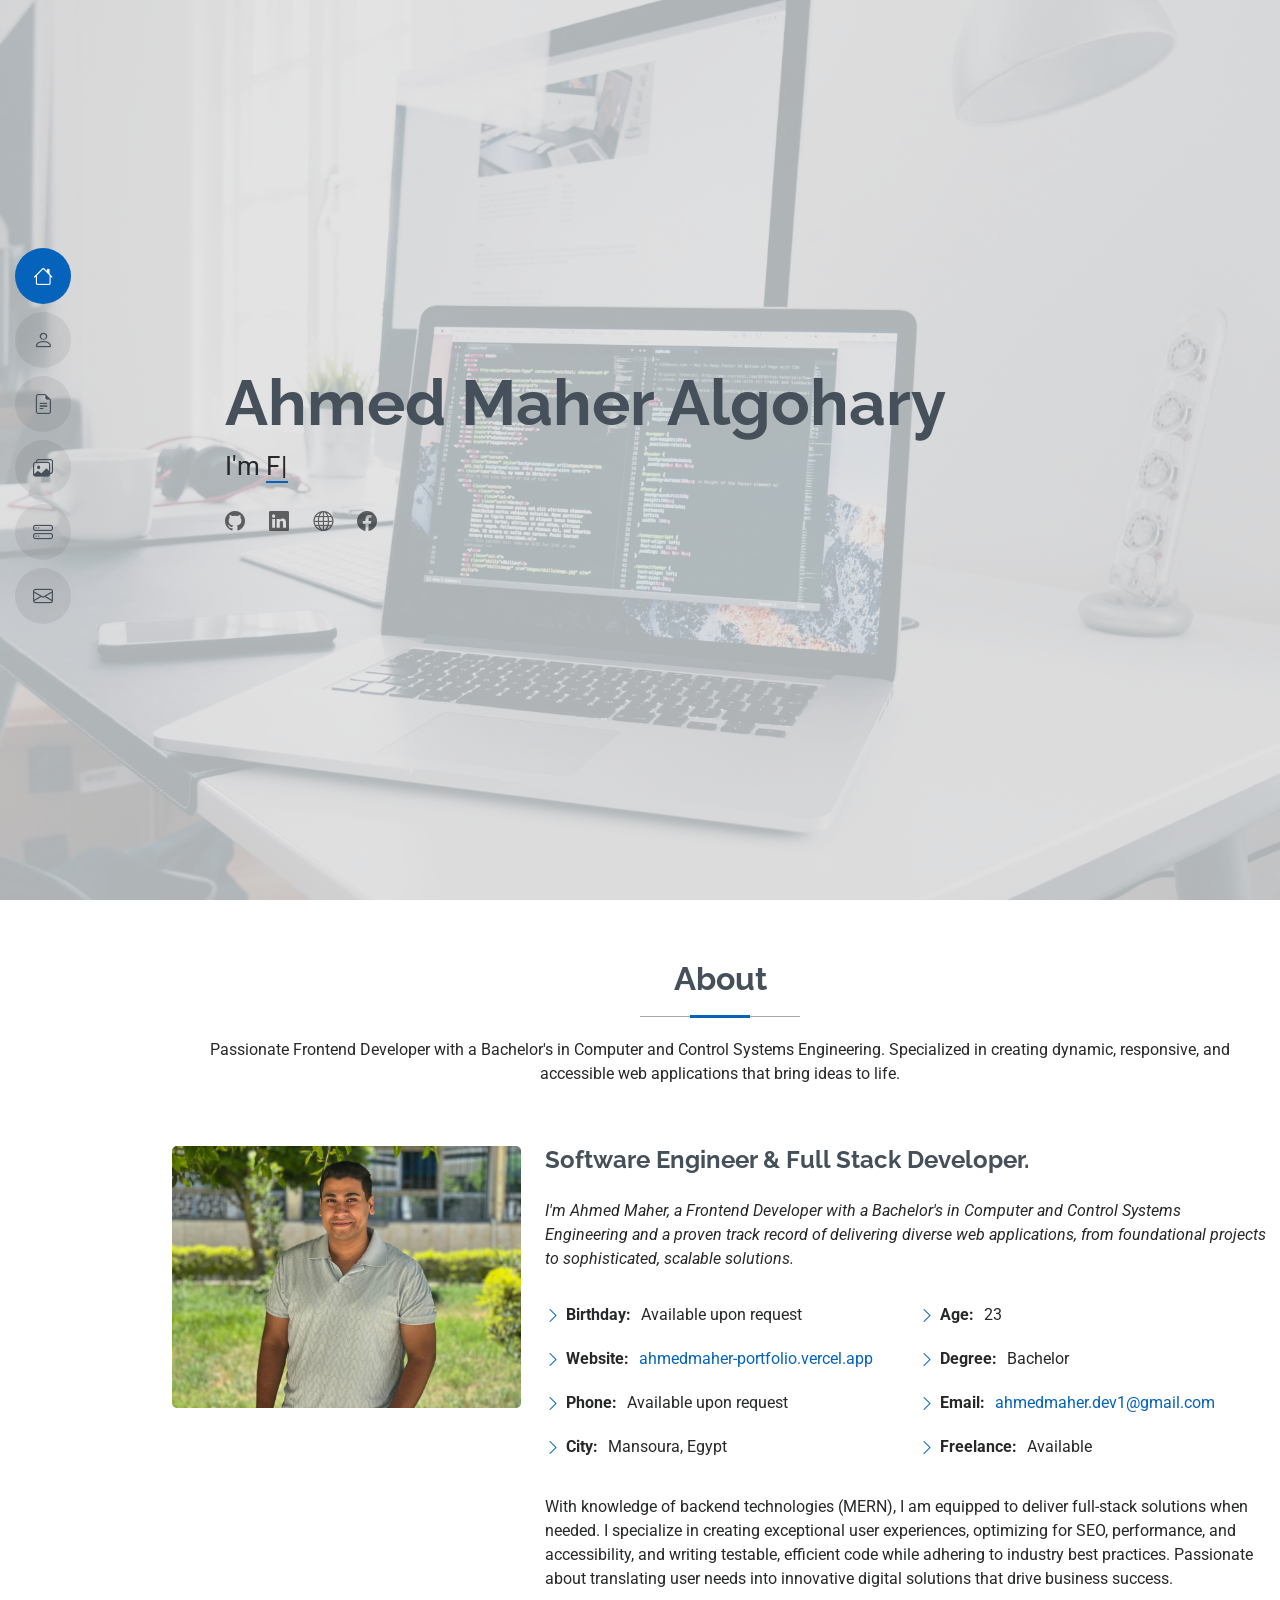
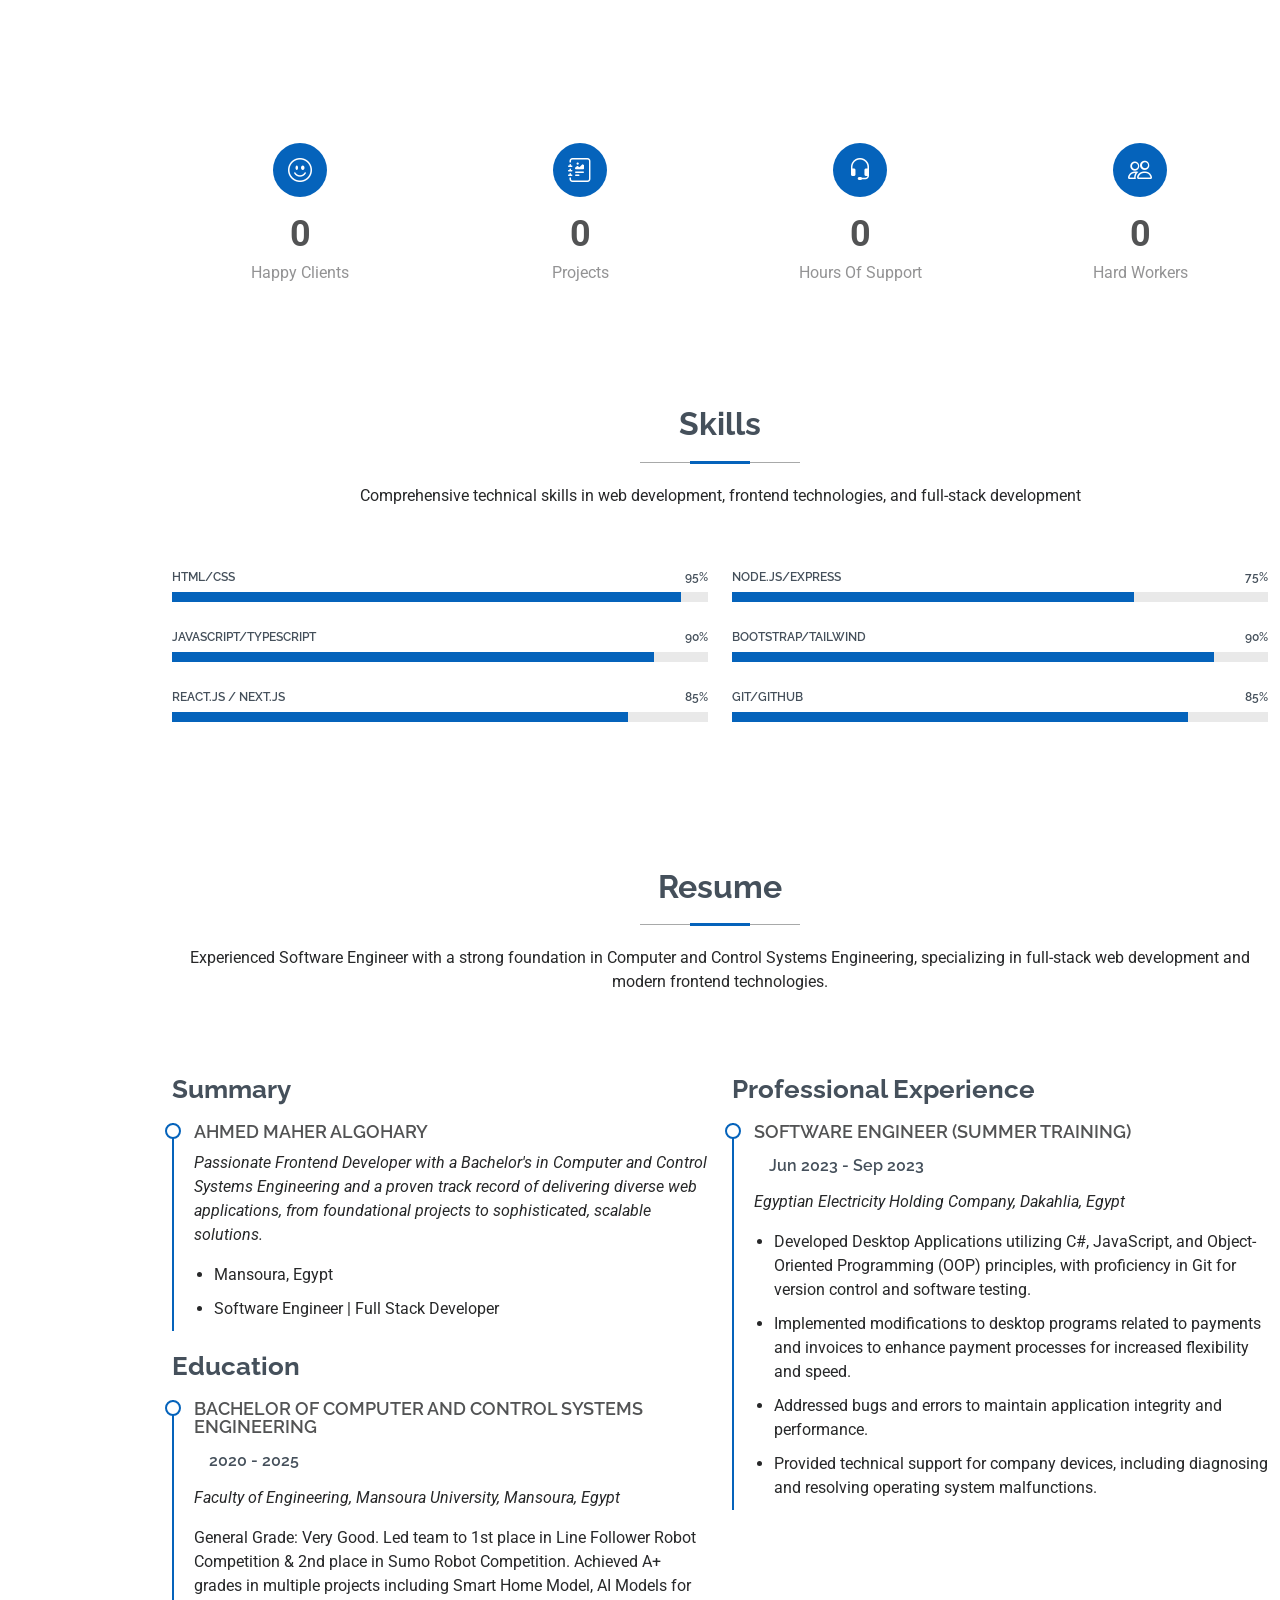
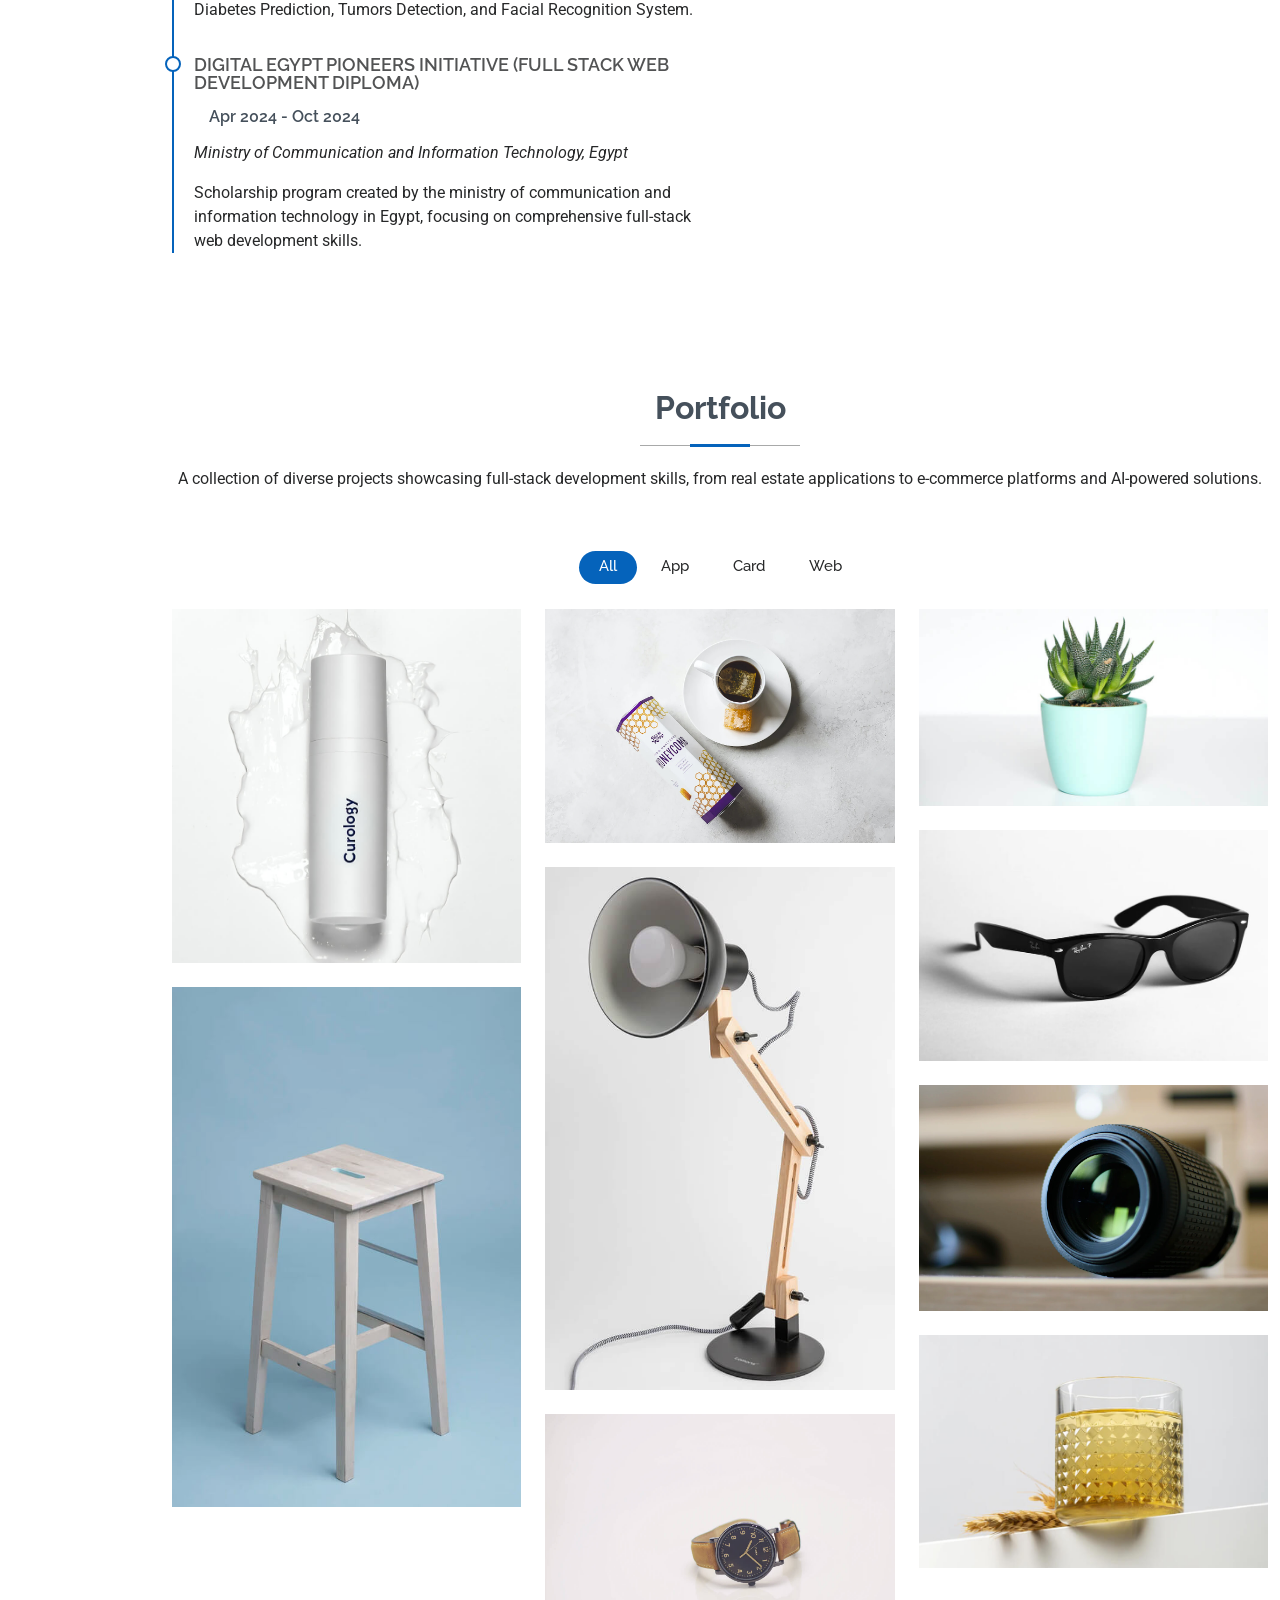
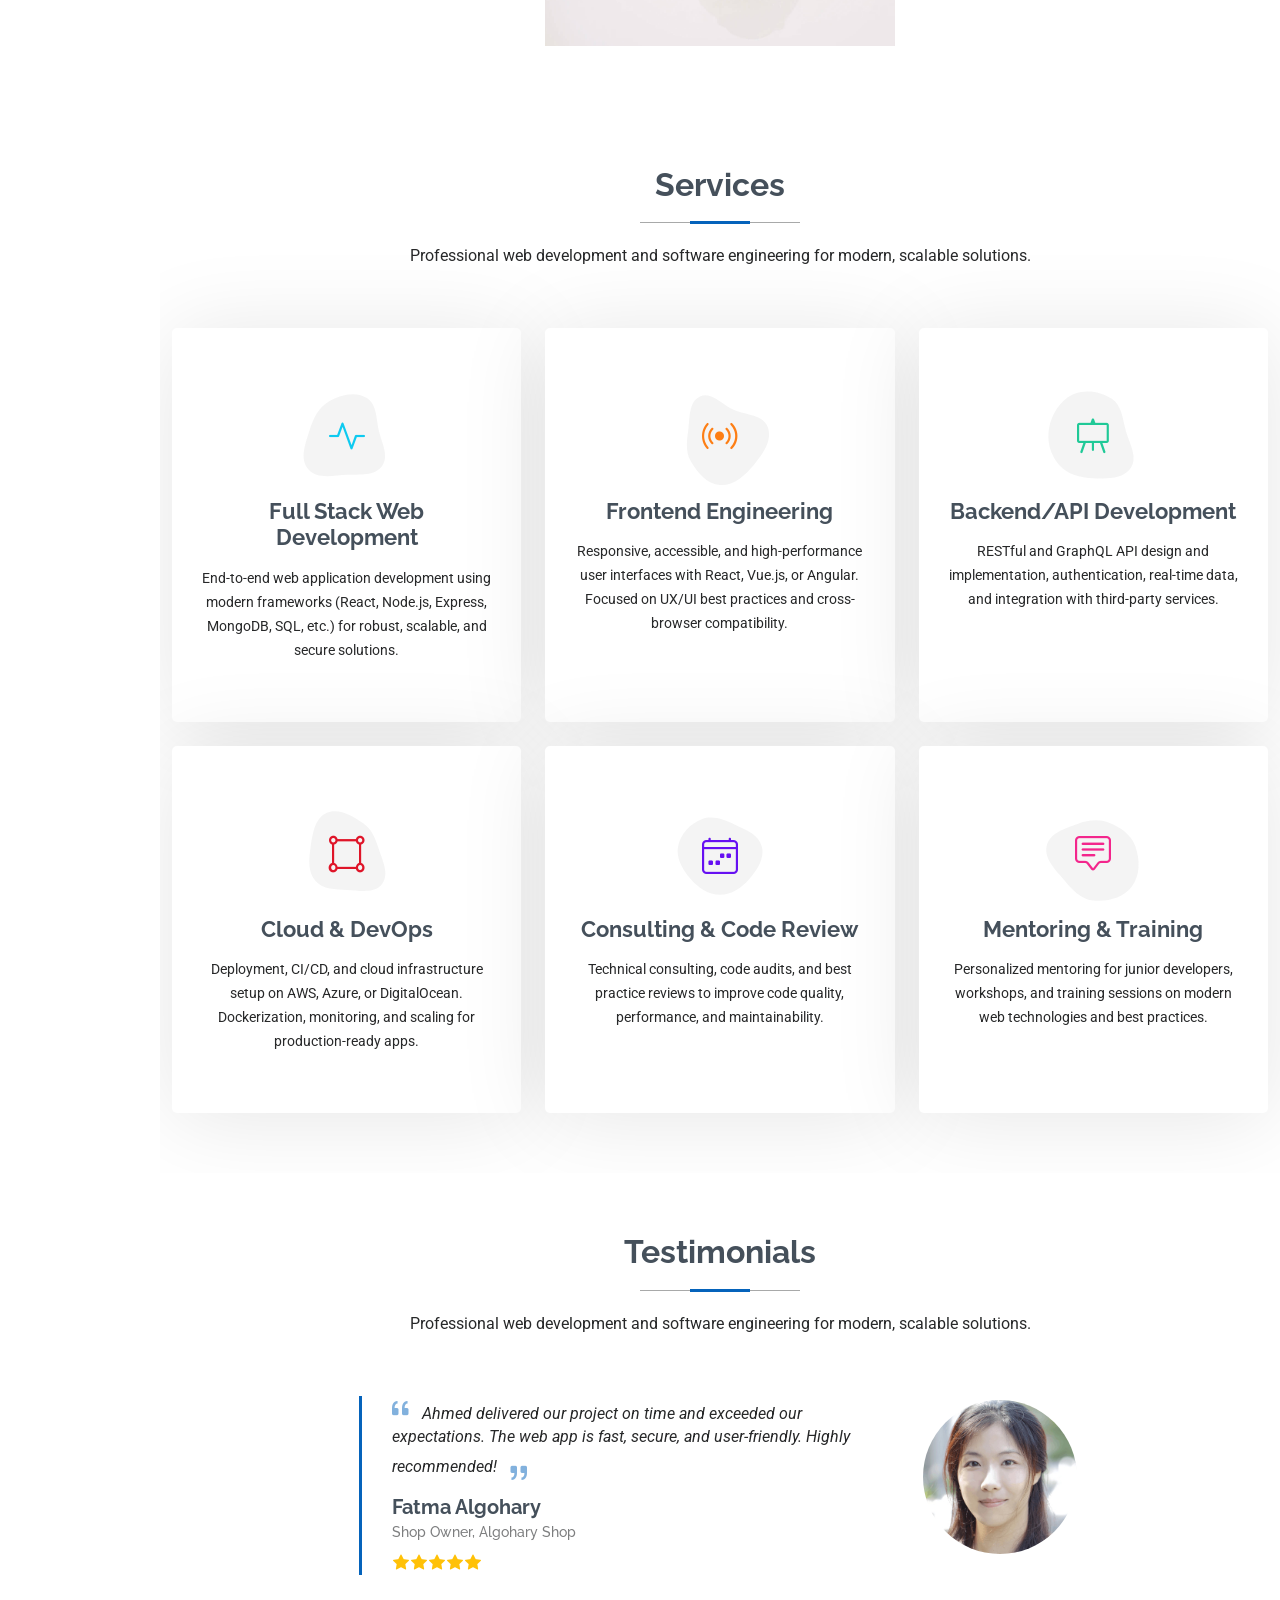
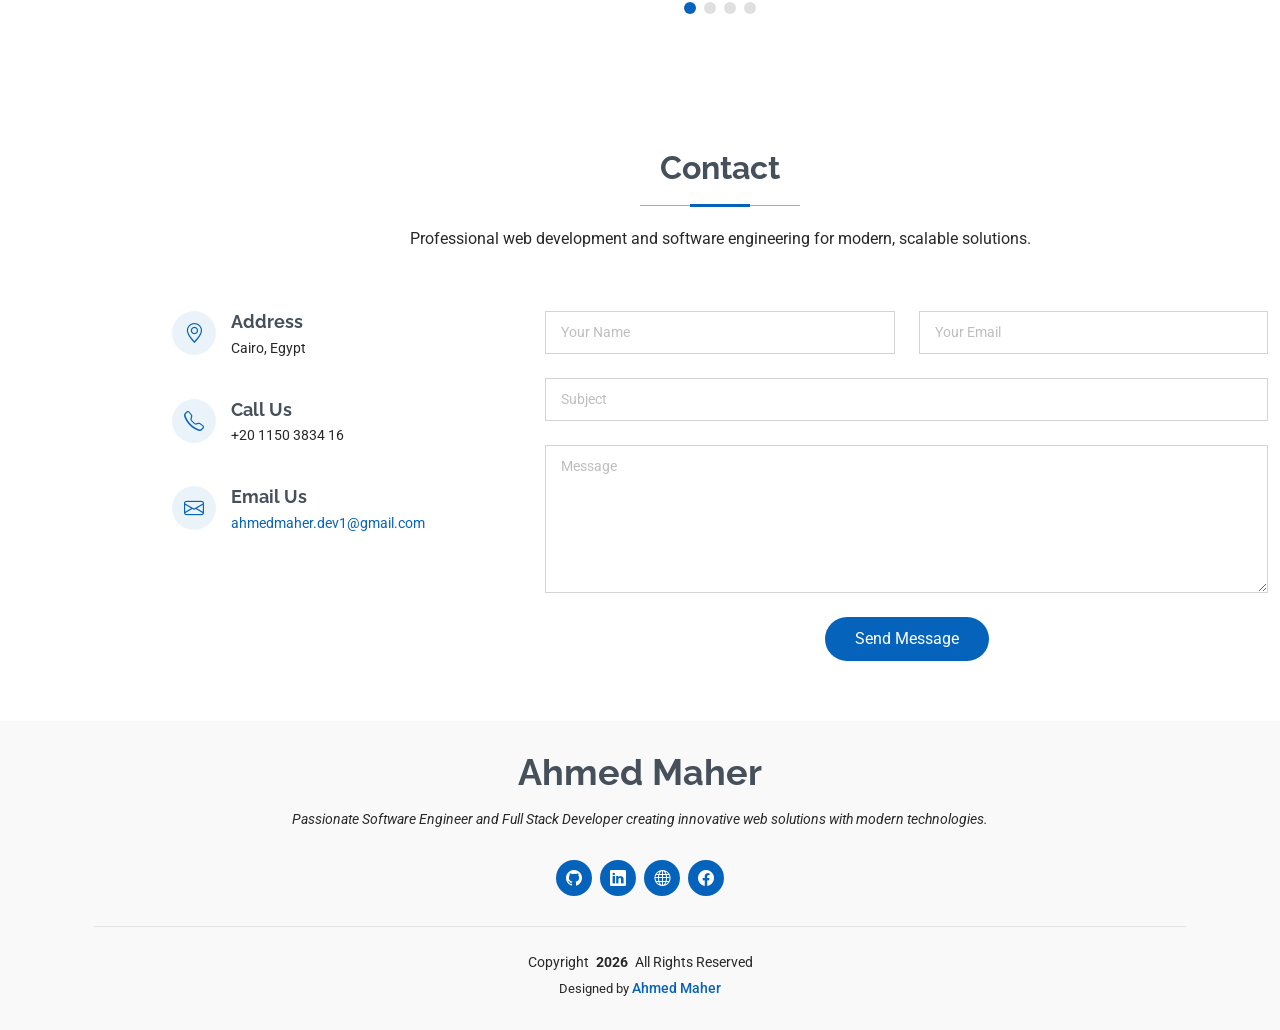
==== commit 22340533: "Enhance SEO and social sharing with meta tags, favicons, and Open Graph integration" ====
--- a/index.html
+++ b/index.html
@@ -2,11 +2,24 @@
 <html lang="en">
     <head>
         <meta charset="utf-8" />
-        <meta content="width=device-width, initial-scale=1.0" name="viewport" />
+        <meta name="title" content="Ahmed Maher | MyResume - Interactive Portfolio">
+        <meta name="description" content="Explore Ahmed Maher's interactive personal portfolio. Discover projects, services, testimonials, DevOps skills, and easily get in touch. Built with HTML, SCSS, JavaScript, Bootstrap, Swiper.js, and more.">
+        <meta name="keywords" content="Ahmed Maher, personal portfolio, frontend developer, web developer, Bootstrap portfolio, JavaScript projects, resume website, SCSS portfolio, responsive web design, Swiper.js, GLightbox, AOS animations, DevOps, CI/CD, cloud projects">
+        <meta name="author" content="Ahmed Maher">
+        <meta name="viewport" content="width=device-width, initial-scale=1.0">
         <title>MyResume - Ahmed Maher's Portfolio</title>
-        <meta content="" name="description" />
-        <meta content="" name="keywords" />
-
+        <!-- Open Graph / Facebook -->
+        <meta property="og:type" content="website">
+        <meta property="og:url" content="https://ahmed-maher77.github.io/MyResume___My-Personal-Portfolio-v3/">
+        <meta property="og:title" content="Ahmed Maher | MyResume - Interactive Portfolio">
+        <meta property="og:description" content="Showcasing Ahmed Maher's professional experience, projects, services, testimonials, and DevOps skills. Modern, responsive, and built with advanced frontend tools.">
+        <meta property="og:image" content="assets/img/favicon.png">
+        <!-- Twitter -->
+        <meta property="twitter:card" content="summary_large_image">
+        <meta property="twitter:url" content="https://ahmed-maher77.github.io/MyResume___My-Personal-Portfolio-v3/">
+        <meta property="twitter:title" content="Ahmed Maher | MyResume - Interactive Portfolio">
+        <meta property="twitter:description" content="Explore a professional portfolio with interactive project pages, dynamic services, client testimonials, and more.">
+        <meta property="twitter:image" content="assets/img/favicon.png">
         <!-- Favicons -->
         <link href="assets/img/favicon.png" rel="icon" />
         <link href="assets/img/apple-touch-icon.png" rel="apple-touch-icon" />
@@ -94,7 +107,7 @@
         <main class="main">
             <!-- Hero Section -->
             <section id="hero" class="hero section light-background">
-                <img src="assets/img/hero-bg.jpg" alt="" />
+                <img src="assets/img/christopher-gower-m_HRfLhgABo-unsplash.jpg" style="filter: blur(0.5px) brightness(0.7)" alt="" />
 
                 <div class="container" data-aos="zoom-out">
                     <div class="row justify-content-center">
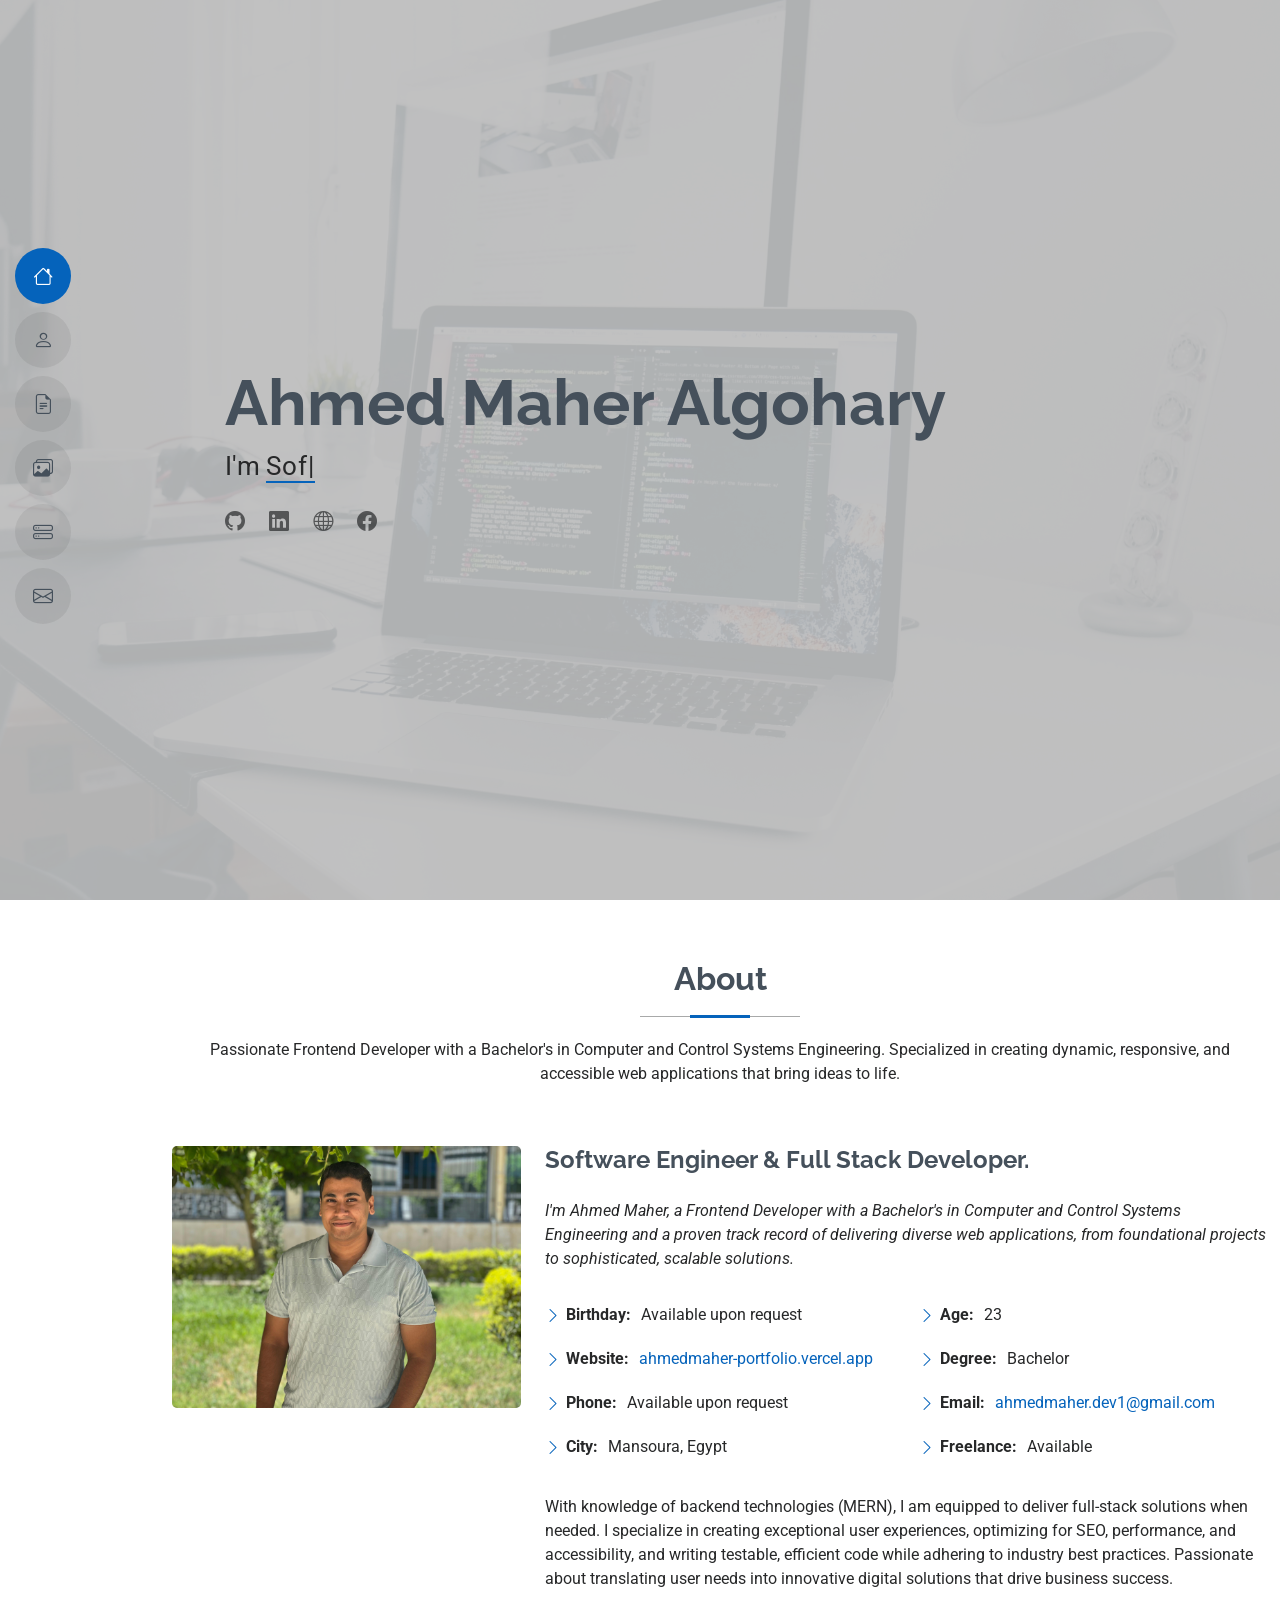
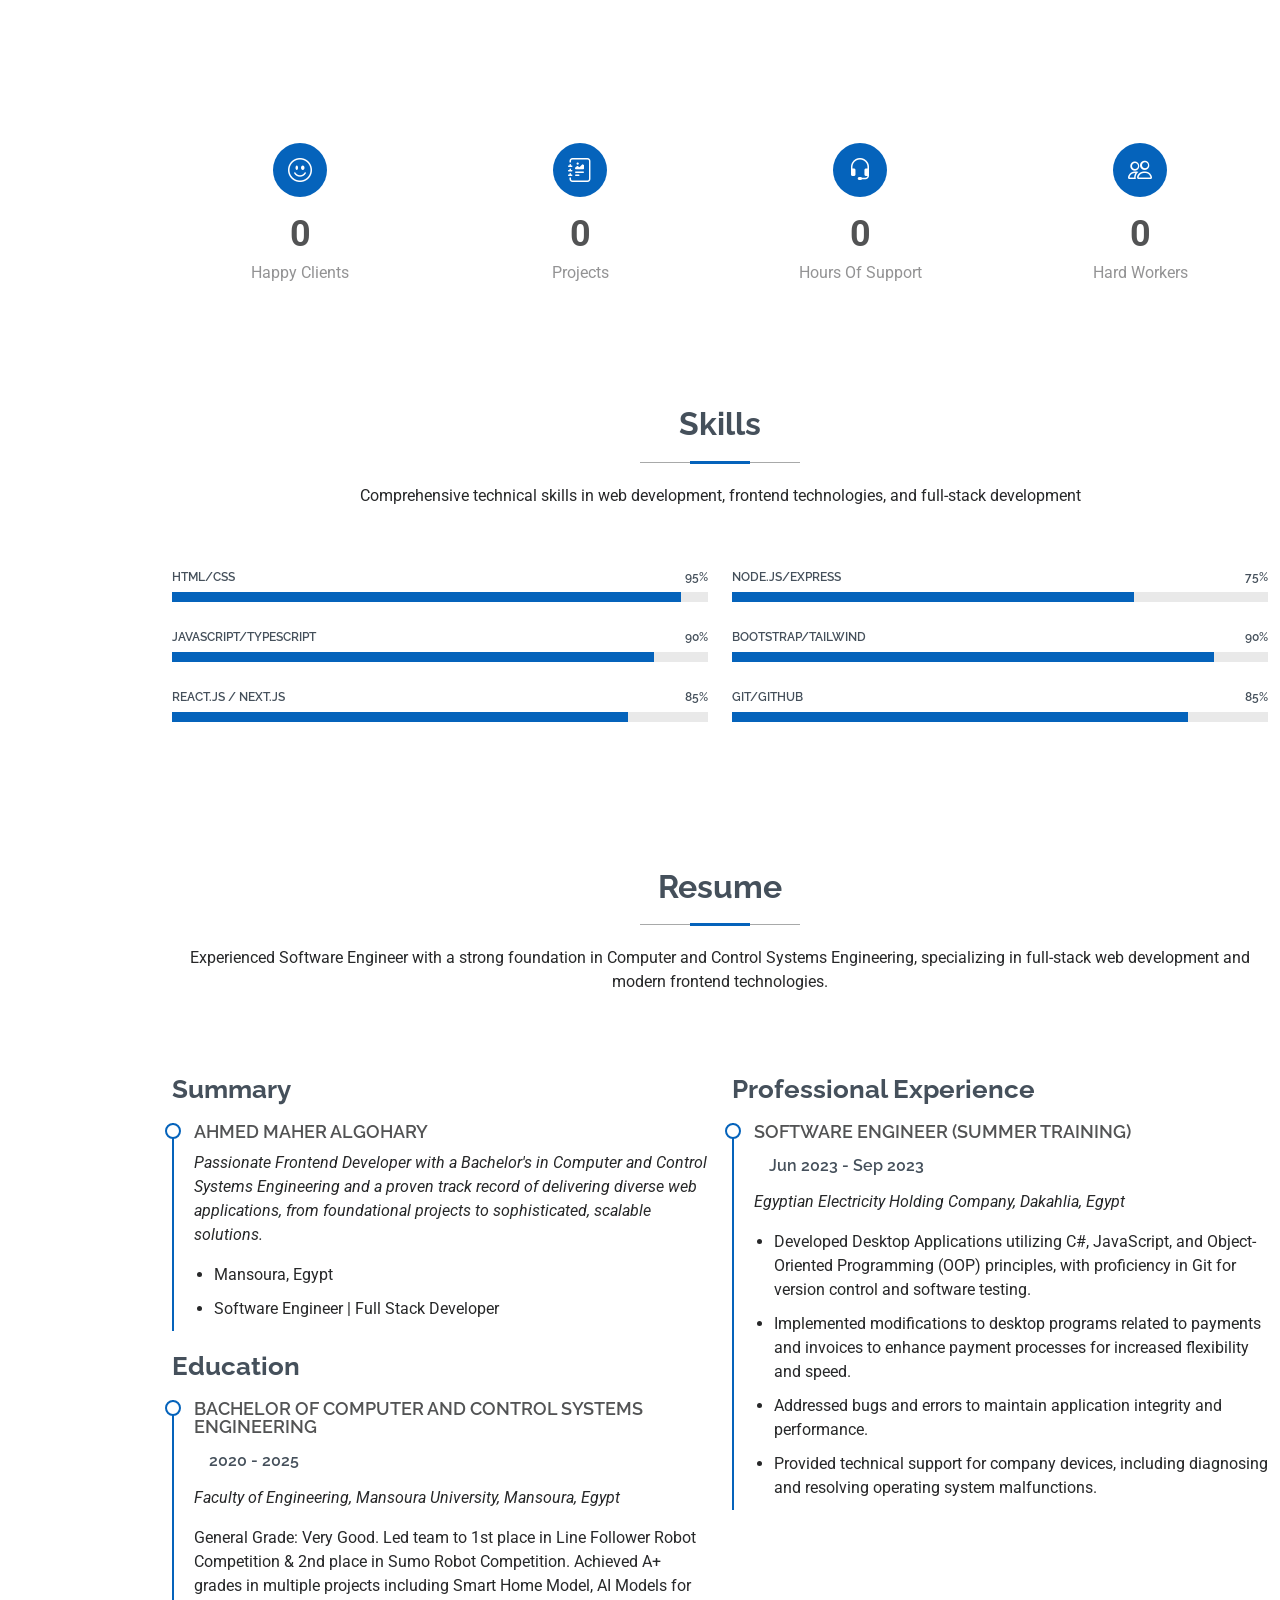
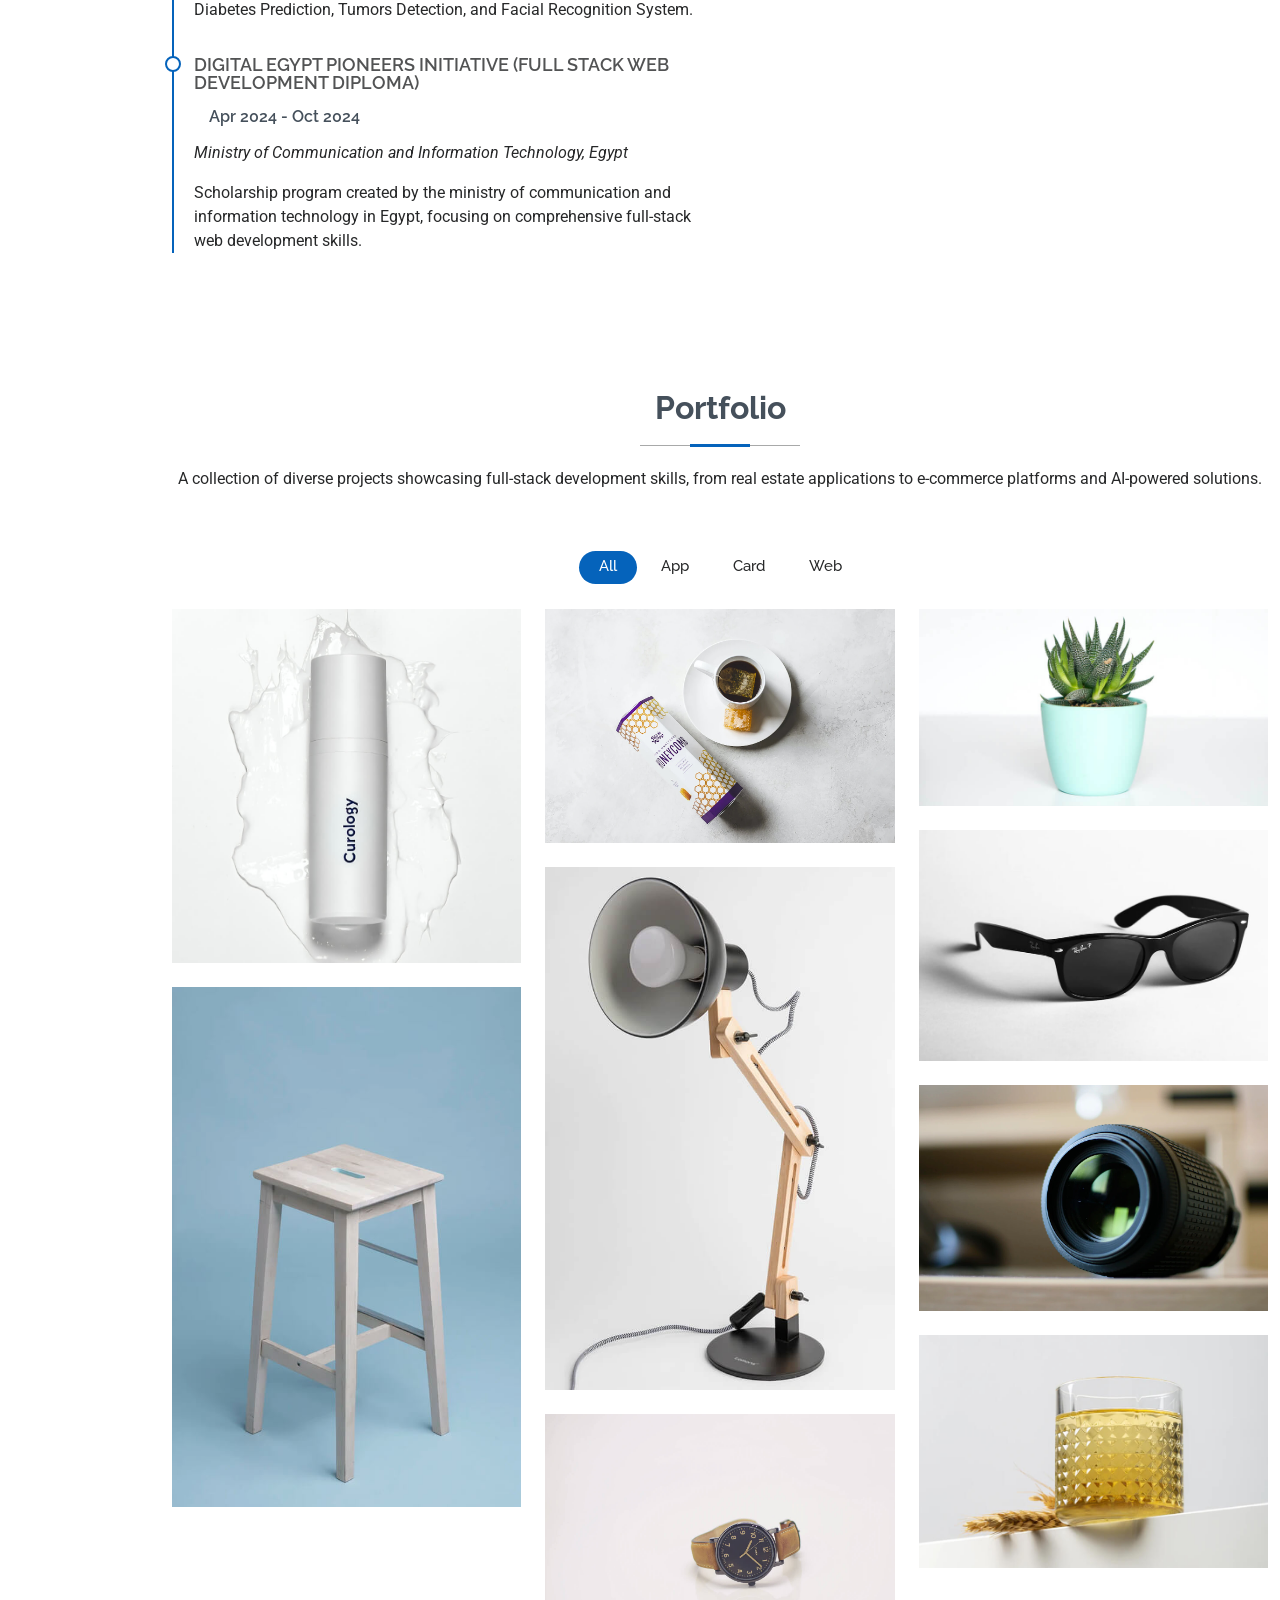
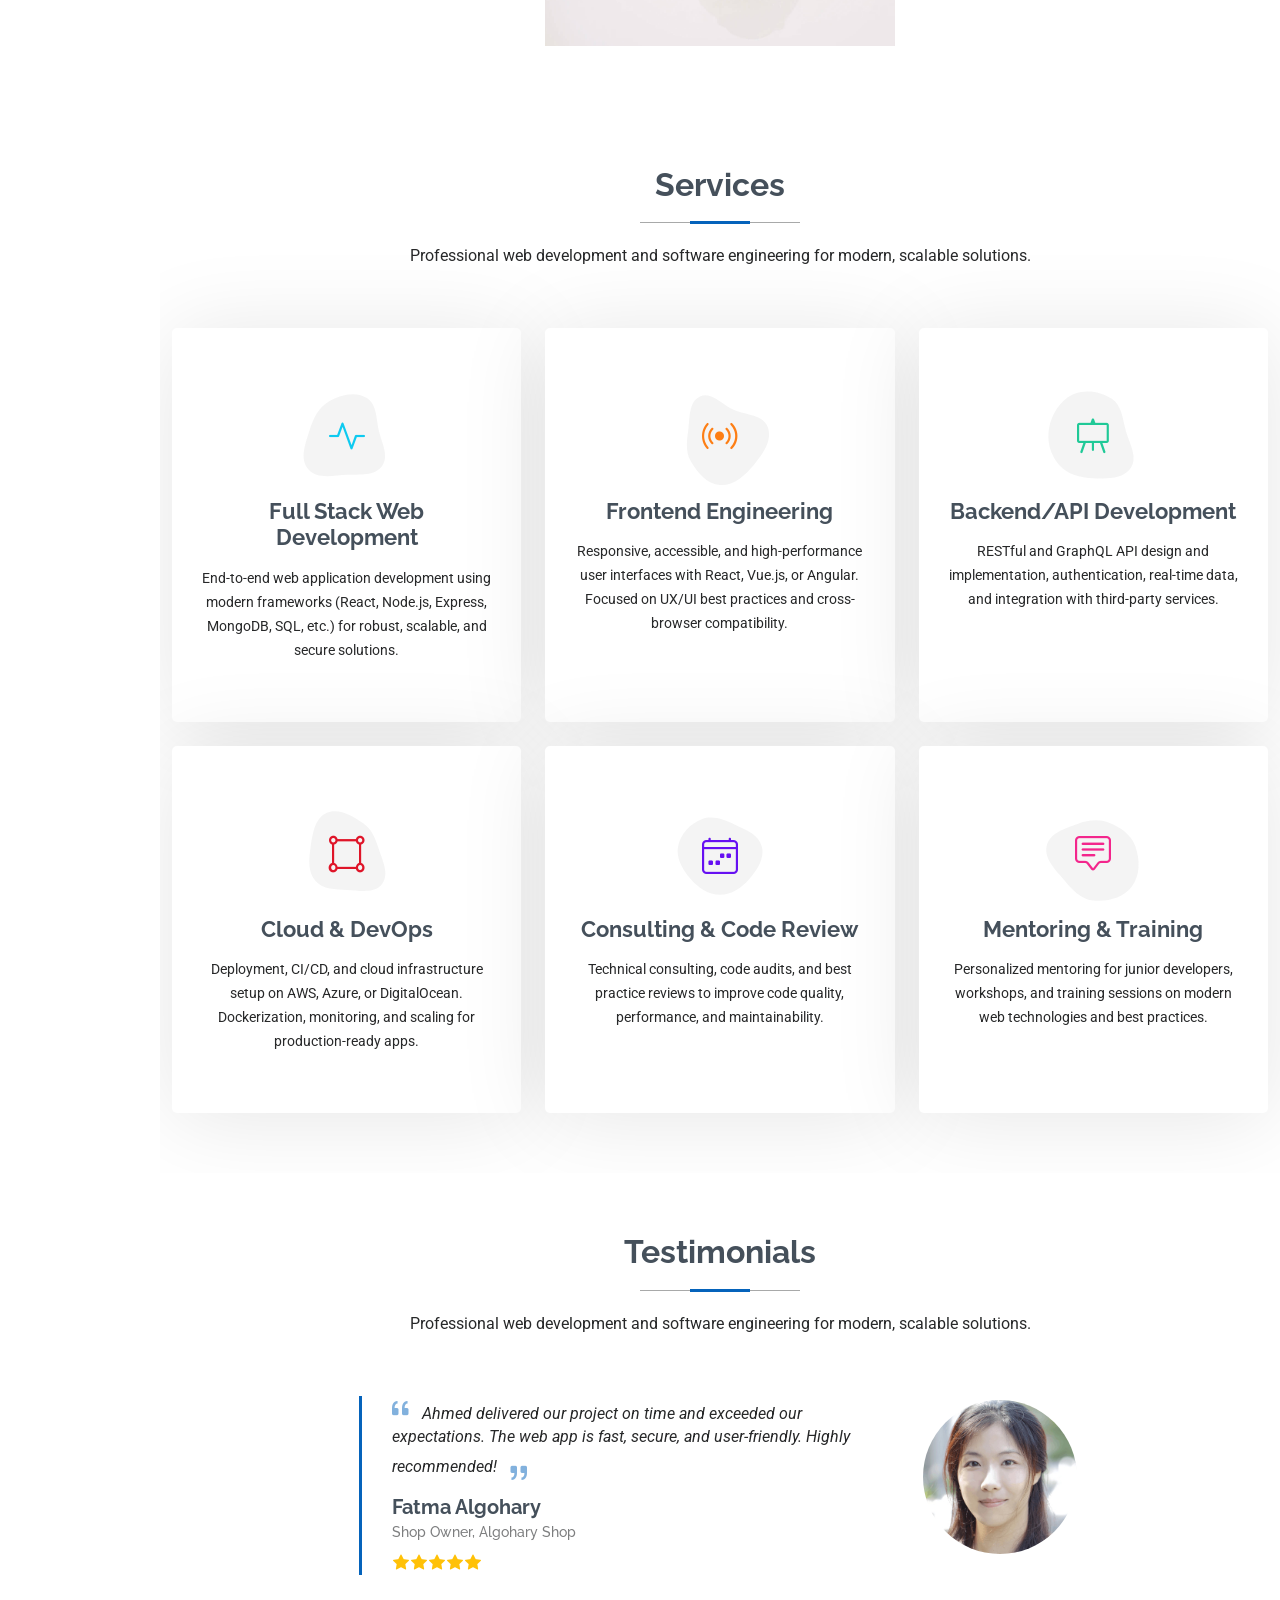
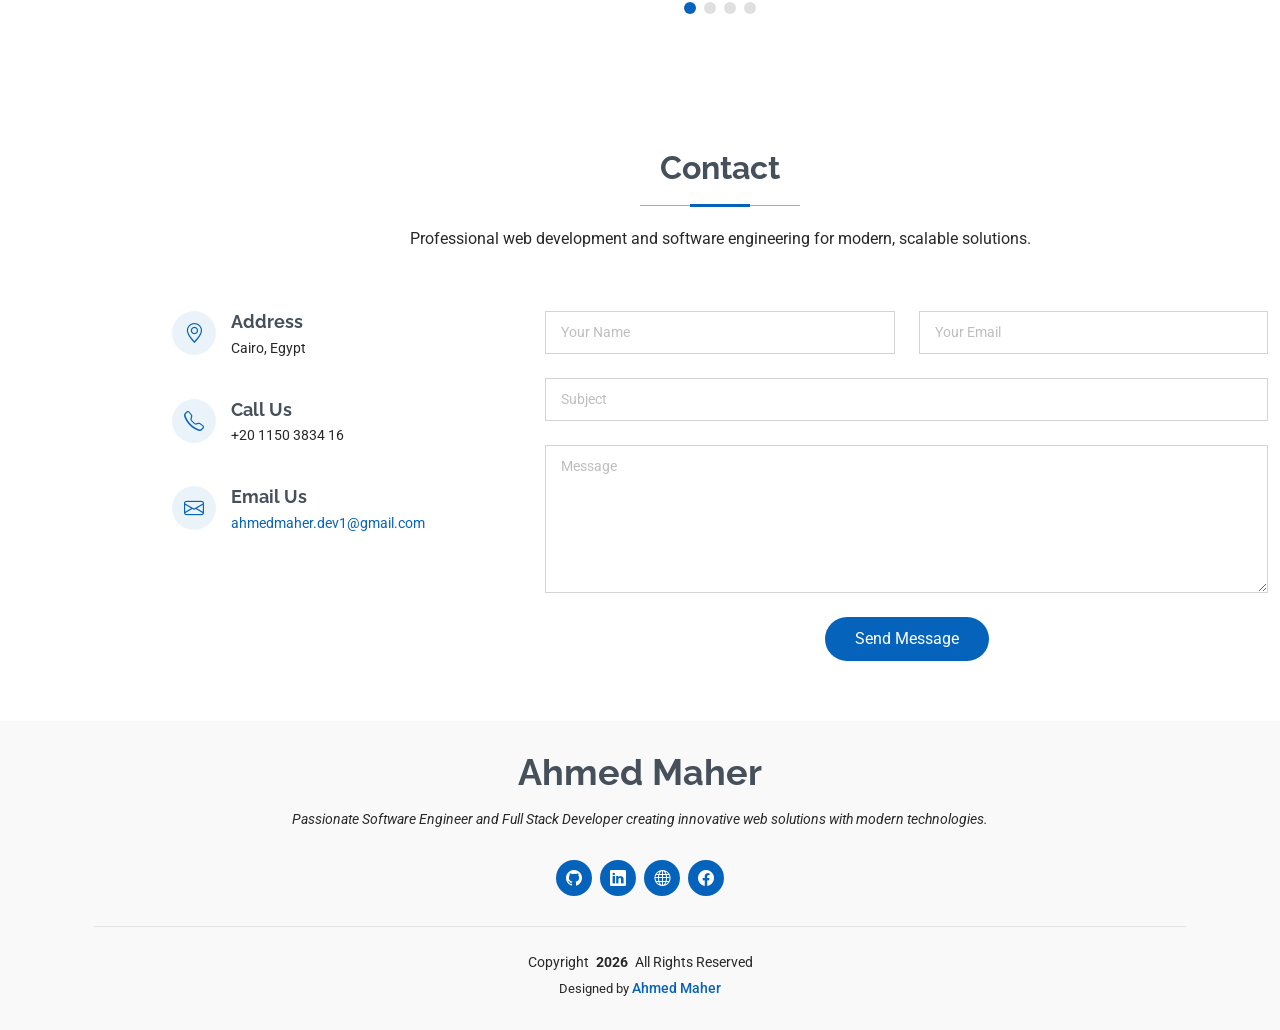
==== commit bc43d174: "Modified the hero section in index.html" ====
--- a/index.html
+++ b/index.html
@@ -107,7 +107,7 @@
         <main class="main">
             <!-- Hero Section -->
             <section id="hero" class="hero section light-background">
-                <img src="assets/img/christopher-gower-m_HRfLhgABo-unsplash.jpg" style="filter: blur(0.5px) brightness(0.7)" alt="" />
+                <img src="assets/img/christopher-gower-m_HRfLhgABo-unsplash.jpg" style="filter: blur(0.5px) brightness(0.25)" alt="" />
 
                 <div class="container" data-aos="zoom-out">
                     <div class="row justify-content-center">
